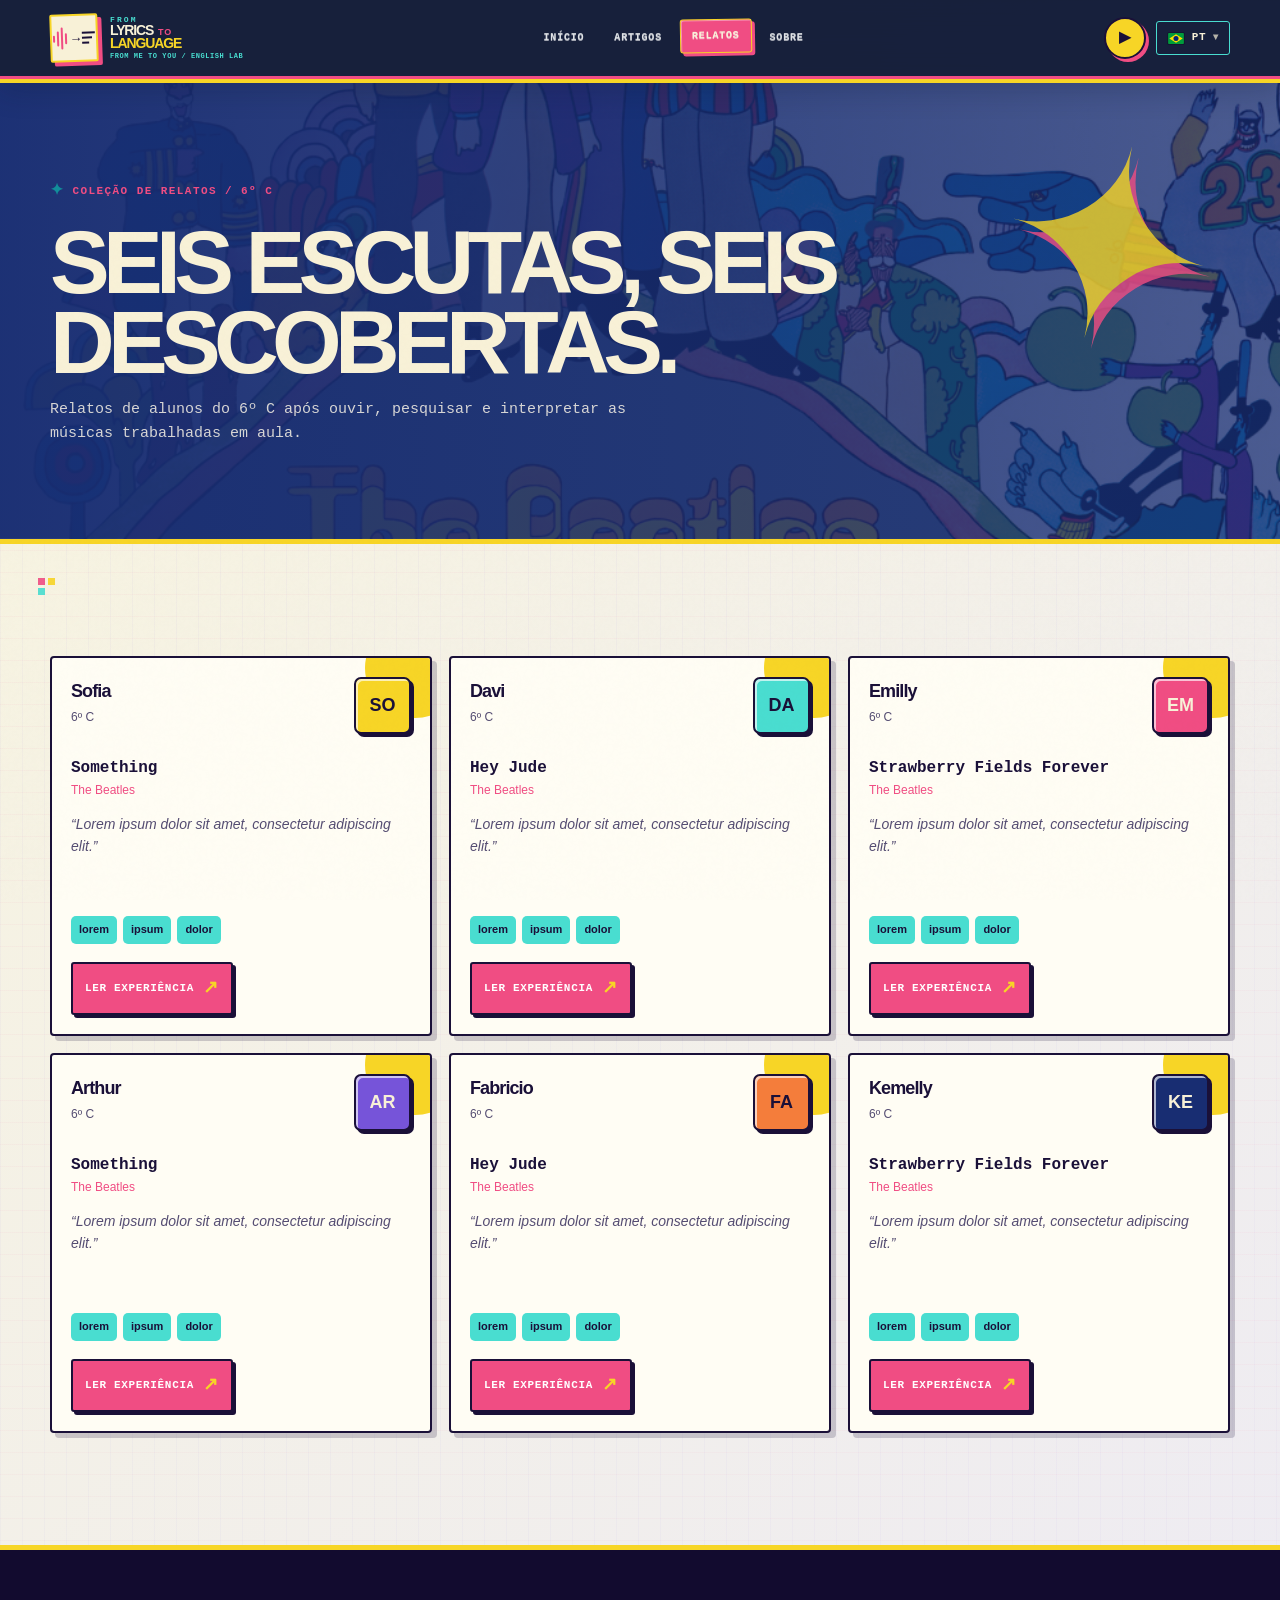
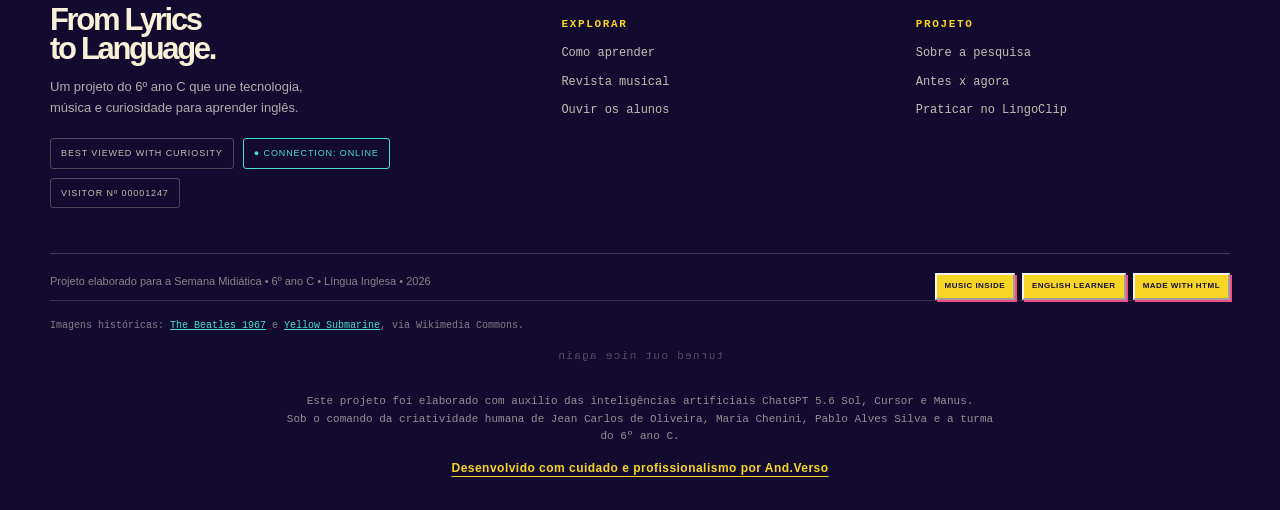
==== alunos.html @ 2f15fcb1 "Usa caminho absoluto nas imagens do hero-flip. Co-authored-by: Cursor <cursoragent@cursor.com>" ====
<!doctype html>
<html lang="pt-BR">
  <head>
    <meta charset="UTF-8" />
    <meta name="viewport" content="width=device-width, initial-scale=1.0" />
    <meta name="description" content="Relatos dos alunos do 6º C sobre as músicas trabalhadas em aula." />
    <title>Relatos dos alunos: Aprenda Inglês com sua Banda Favorita</title>
    <link rel="stylesheet" href="./css/styles.css?v=20260919i" />
  </head>
  <body data-page="alunos">
    <a class="skip-link" href="#main-content">Pular para o conteúdo</a>
    <div id="site-header"></div>
    <main id="main-content"></main>
    <div id="site-footer"></div>
    <script src="./data/i18n.js?v=20260919d" defer></script>
    <script src="./data/articles.js" defer></script>
    <script src="./data/students.js" defer></script>
    <script src="./js/audio-player.js?v=20260919i" defer></script>
    <script src="./js/app.js?v=20260919i" defer></script>
  </body>
</html>
---- css/styles.css ----
﻿
:root {
  --ink: #101936;
  --ink-soft: #3e4c6d;
  --paper: #edf0f2;
  --paper-2: #f9fafb;
  --yellow: #ffd21a;
  --yellow-deep: #e7a400;
  --aqua: #58e0d1;
  --aqua-deep: #16aaa5;
  --pink: #ef3d75;
  --violet: #8f50c7;
  --orange: #f08342;
  --blue: #164d94;
  --line: rgba(18,37,79,.18);
  --shadow: 7px 7px 0 rgba(16,25,54,.9);
  --soft-shadow: 4px 4px 0 rgba(16,25,54,.22);
  --radius: 9px;
  --ease: cubic-bezier(.23,1,.32,1);
}

* { box-sizing: border-box; }
html { scroll-behavior: smooth; }
body { margin: 0; background: var(--paper); color: var(--ink); font-family: 'DM Sans', sans-serif; line-height: 1.6; overflow-x: hidden; }
body::before { content: ''; position: fixed; inset: 0; pointer-events: none; z-index: 20; opacity: .1; background-image: url("data:image/svg+xml,%3Csvg viewBox='0 0 180 180' xmlns='http://www.w3.org/2000/svg'%3E%3Cfilter id='n'%3E%3CfeTurbulence type='fractalNoise' baseFrequency='.86' numOctaves='4' stitchTiles='stitch'/%3E%3C/filter%3E%3Crect width='100%25' height='100%25' filter='url(%23n)' opacity='.12'/%3E%3C/svg%3E"); mix-blend-mode: multiply; }
img { max-width: 100%; display: block; }
a { color: inherit; text-decoration: none; }
button, input { font: inherit; }
button { border: 0; }
::selection { background: var(--pink); color: var(--paper); }
:focus-visible { outline: 3px solid var(--pink); outline-offset: 3px; }
.sr-only { position: absolute; width: 1px; height: 1px; padding: 0; margin: -1px; overflow: hidden; clip: rect(0, 0, 0, 0); white-space: nowrap; border: 0; }
.skip-link { position: fixed; top: 10px; left: 10px; z-index: 100; background: var(--yellow); color: var(--ink); padding: 9px 13px; border-radius: 7px; transform: translateY(-150%); transition: transform .2s var(--ease); font-weight: 700; }
.skip-link:focus { transform: translateY(0); }

.site-header { position: fixed; top: 0; left: 0; right: 0; z-index: 40; display: flex; flex-direction: column; background: rgba(255,248,223,.94); border-bottom: 1px solid var(--line); backdrop-filter: blur(18px); }
.nav-tools { display: flex; align-items: center; gap: 10px; }
.nav-wrap { max-width: 1240px; margin: 0 auto; padding: 14px 28px; display: flex; align-items: center; justify-content: space-between; gap: 22px; position: relative; }
.lang-switch { position: relative; }
.lang-switch-btn {
  display: inline-flex;
  align-items: center;
  gap: 7px;
  padding: 7px 10px;
  border: 1px solid var(--ink);
  border-radius: 6px;
  background: rgba(255,255,255,.75);
  color: var(--ink);
  font-family: 'Courier New', monospace;
  font-size: 11px;
  font-weight: 800;
  letter-spacing: .06em;
  cursor: pointer;
}
.lang-switch-btn:hover { background: var(--yellow); }
.lang-flag { width: 18px; height: 13px; display: block; border: 1px solid rgba(0,0,0,.2); border-radius: 2px; flex-shrink: 0; }
.lang-caret { font-size: 10px; opacity: .7; }
.lang-menu {
  position: absolute;
  top: calc(100% + 6px);
  right: 0;
  min-width: 132px;
  margin: 0;
  padding: 6px;
  list-style: none;
  border: 2px solid var(--ink);
  border-radius: 6px;
  background: var(--paper);
  box-shadow: 4px 4px 0 var(--pink);
  z-index: 50;
}
.lang-menu button {
  width: 100%;
  display: flex;
  align-items: center;
  gap: 8px;
  padding: 8px 10px;
  border: 0;
  border-radius: 4px;
  background: transparent;
  color: var(--ink);
  font-family: 'Courier New', monospace;
  font-size: 11px;
  font-weight: 800;
  cursor: pointer;
  text-align: left;
}
.lang-menu button:hover { background: var(--ink); color: var(--yellow); }
body { padding-top: 86px; }
.brand { display: inline-flex; align-items: center; gap: 11px; font-family: 'Space Grotesk', sans-serif; font-weight: 700; letter-spacing: -.04em; }
.brand-mark { width: 38px; height: 38px; display: grid; place-items: center; border-radius: 50% 45% 48% 52%; background: var(--yellow); border: 2px solid var(--ink); color: var(--ink); box-shadow: 4px 4px 0 var(--ink); transform: rotate(-7deg); font-size: 20px; }
.brand-text { font-size: 15px; line-height: 1.05; max-width: 145px; }
.brand-text small { display: block; font-size: 9px; letter-spacing: .16em; text-transform: uppercase; color: var(--pink); margin-top: 4px; }
.main-nav { display: flex; align-items: center; gap: 4px; margin-left: auto; }
.main-nav a { padding: 8px 10px; border-radius: 9px; font-family: 'Space Grotesk', sans-serif; font-weight: 600; font-size: 12px; letter-spacing: .02em; transition: background .2s var(--ease), color .2s var(--ease), transform .2s var(--ease); }
.main-nav a:hover, .main-nav a[aria-current='page'] { background: var(--ink); color: var(--yellow); transform: translateY(-2px); }
.nav-toggle { display: none; background: var(--ink); color: var(--yellow); border-radius: 9px; padding: 9px 12px; font-weight: 700; }

.container { width: min(1140px, calc(100% - 48px)); margin: 0 auto; }
.section { padding: 106px 0; position: relative; }
.section-tight { padding: 70px 0; }
.eyebrow { display: inline-flex; align-items: center; gap: 8px; font-family: 'Space Grotesk', sans-serif; color: var(--pink); font-weight: 700; letter-spacing: .17em; font-size: 11px; text-transform: uppercase; }
.eyebrow::before { content: '✦'; color: var(--yellow-deep); font-size: 16px; }
.section-heading { max-width: 740px; margin-bottom: 35px; }
.section-heading h2 { margin: 11px 0 12px; font-family: 'Space Grotesk', sans-serif; font-size: clamp(2.3rem, 5vw, 4.6rem); line-height: .94; letter-spacing: -.07em; text-wrap: balance; }
.section-heading p { color: var(--ink-soft); font-size: 17px; max-width: 610px; }
.display { font-family: 'Space Grotesk', sans-serif; letter-spacing: -.08em; line-height: .9; }
.button { display: inline-flex; justify-content: center; align-items: center; gap: 9px; min-height: 46px; padding: 12px 18px; border-radius: 10px; background: var(--ink); color: var(--yellow); font-family: 'Space Grotesk', sans-serif; font-weight: 700; font-size: 12px; letter-spacing: .06em; text-transform: uppercase; box-shadow: 4px 4px 0 var(--pink); transition: transform .18s var(--ease), box-shadow .18s var(--ease), background .18s var(--ease); }
.button:hover { transform: translate(-2px,-2px); box-shadow: 7px 7px 0 var(--pink); background: #1b3570; }
.button:active { transform: scale(.97); box-shadow: 2px 2px 0 var(--pink); }
.button.alt { background: var(--yellow); color: var(--ink); box-shadow: 4px 4px 0 var(--ink); }
.button.alt:hover { background: #ffdf61; box-shadow: 7px 7px 0 var(--ink); }
.button.ghost { background: transparent; color: var(--ink); border: 1px solid var(--line); box-shadow: none; }
.button.ghost:hover { background: var(--paper-2); box-shadow: 4px 4px 0 var(--aqua); }
.tag { display: inline-block; border: 1px solid currentColor; border-radius: 30px; padding: 4px 9px; font-family: 'Space Grotesk', sans-serif; font-size: 10px; line-height: 1; letter-spacing: .12em; font-weight: 700; text-transform: uppercase; }
.link-arrow { display: inline-flex; align-items: center; gap: 9px; color: var(--pink); font-family: 'Space Grotesk', sans-serif; font-weight: 700; font-size: 12px; letter-spacing: .08em; text-transform: uppercase; }
.link-arrow::after { content: '↗'; font-size: 18px; transition: transform .2s var(--ease); }
.link-arrow:hover::after { transform: translate(3px,-3px); }

.hero { min-height: 730px; overflow: hidden; background: var(--blue); color: var(--paper); position: relative; isolation: isolate; }
.hero::before { content: ''; position: absolute; inset: 0; background-image: linear-gradient(90deg, rgba(13,31,73,.94) 0%, rgba(20,55,142,.74) 39%, rgba(52,90,221,.16) 75%), url('../assets/poster.jpeg'); background-size: cover; background-position: center; z-index: -2; }
.hero::after { content: ''; position: absolute; width: 500px; height: 500px; right: -170px; top: -170px; border: 1px solid rgba(255,213,47,.35); border-radius: 50%; box-shadow: 0 0 0 35px rgba(255,213,47,.08), 0 0 0 72px rgba(255,213,47,.05); z-index: -1; }
.hero-content { min-height: 730px; display: grid; align-items: center; grid-template-columns: minmax(0, .95fr) minmax(280px, .65fr); gap: 46px; padding-top: 55px; }
.hero-copy { max-width: 620px; }
.hero .eyebrow { color: var(--yellow); }
.hero h1 { margin: 15px 0 20px; font-size: clamp(3.5rem, 7.3vw, 7.3rem); max-width: 800px; }
.hero h1 em { color: var(--yellow); font-style: normal; display: block; }
.hero-lede { font-size: clamp(1.05rem, 2vw, 1.35rem); max-width: 500px; color: rgba(255,248,223,.89); margin: 0 0 12px; }
.hero-chunk { font-size: 14px; color: rgba(255,248,223,.75); }
.hero-actions { display: flex; flex-wrap: wrap; align-items: center; gap: 20px; margin-top: 30px; }
.hero .button { background: var(--yellow); color: var(--ink); box-shadow: 4px 4px 0 var(--pink); }
.hero .button:hover { background: #ffe274; box-shadow: 7px 7px 0 var(--pink); }
.hero-annotation { display: flex; gap: 13px; align-items: center; margin-top: 26px; color: rgba(255,248,223,.7); font-size: 11px; letter-spacing: .08em; text-transform: uppercase; }
.pulse-dot { width: 9px; height: 9px; background: var(--aqua); border-radius: 50%; box-shadow: 0 0 0 5px rgba(68,226,207,.18); }
.hero-side { display: flex; justify-content: center; }
.dive-card { width: min(330px, 100%); padding: 18px; border: 1px solid rgba(255,248,223,.24); border-radius: 22px; background: rgba(13,31,73,.42); box-shadow: 0 20px 60px rgba(2,12,45,.28); backdrop-filter: blur(12px); transform: rotate(4deg); }
.dive-card:hover { transform: rotate(1deg) translateY(-5px); transition: transform .35s var(--ease); }
.dive-card-top { display: flex; justify-content: space-between; align-items: center; margin-bottom: 15px; color: var(--yellow); font-family: 'Space Grotesk', sans-serif; font-size: 11px; font-weight: 700; letter-spacing: .14em; }
.dive-screen { padding: 22px 17px 17px; border-radius: 12px; background: #091a3d; border: 1px solid rgba(68,226,207,.35); }
.dive-screen strong { display: block; font-family: 'Space Grotesk', sans-serif; font-size: 26px; line-height: 1; color: var(--paper); letter-spacing: -.06em; }
.dive-screen span { display: block; margin-top: 5px; color: var(--aqua); font-size: 11px; }
.fake-wave { height: 45px; margin: 25px 0 14px; background: repeating-linear-gradient(90deg, transparent 0 5px, var(--aqua) 6px 8px, transparent 9px 15px); clip-path: polygon(0 48%, 7% 50%, 10% 18%, 14% 75%, 19% 44%, 24% 88%, 28% 34%, 33% 64%, 39% 12%, 45% 72%, 52% 37%, 58% 93%, 65% 23%, 70% 57%, 78% 38%, 84% 83%, 90% 22%, 96% 62%, 100% 38%, 100% 100%, 0 100%); opacity: .86; }
.player-time { display: flex; justify-content: space-between; color: rgba(255,248,223,.65); font-size: 10px; }
.progress-line { width: 100%; height: 5px; margin: 8px 0; background: rgba(255,248,223,.2); border-radius: 5px; overflow: hidden; }
.progress-line i { display: block; width: 38%; height: 100%; background: var(--yellow); }
.card-link { cursor: pointer; }

.marquee { padding: 10px 0; overflow: hidden; background: var(--yellow); color: var(--ink); border-block: 2px solid var(--ink); white-space: nowrap; font-family: 'Space Grotesk', sans-serif; font-size: 11px; font-weight: 700; letter-spacing: .17em; text-transform: uppercase; }
.marquee span { display: inline-block; animation: ticker 22s linear infinite; }
@keyframes ticker { to { transform: translateX(-50%); } }

.project-grid { display: grid; grid-template-columns: 1.1fr .9fr; gap: 24px; align-items: stretch; }
.project-copy { padding: 35px; border-radius: var(--radius); background: var(--ink); color: var(--paper); position: relative; overflow: hidden; }
.project-copy::after { content: '✦'; position: absolute; right: 28px; bottom: -30px; color: var(--pink); font-size: 170px; opacity: .6; transform: rotate(15deg); }
.project-copy p { position: relative; z-index: 1; max-width: 560px; color: rgba(255,248,223,.8); font-size: 17px; }
.project-copy .eyebrow { color: var(--aqua); }
.project-copy h2 { position: relative; z-index: 1; font-size: clamp(2.3rem, 4.2vw, 4.5rem); margin: 15px 0; }
.stat-board { display: grid; grid-template-columns: repeat(2, 1fr); gap: 12px; }
.stat { min-height: 160px; padding: 22px; border: 1px solid var(--line); border-radius: var(--radius); background: var(--paper-2); display: flex; flex-direction: column; justify-content: space-between; gap: 14px; box-shadow: var(--soft-shadow); }
.stat:nth-child(1) { background: var(--yellow); transform: rotate(-2deg); }
.stat:nth-child(2) { background: var(--aqua); transform: rotate(2deg); }
.stat:nth-child(3) { background: var(--pink); color: var(--paper); transform: rotate(1deg); }
.stat:nth-child(4) { background: var(--violet); color: var(--paper); transform: rotate(-2deg); }
.stat span { font-family: 'Space Grotesk', sans-serif; font-size: 15px; font-weight: 700; letter-spacing: .08em; text-transform: uppercase; }
.stat small { display: block; color: inherit; opacity: .9; font-size: 16px; line-height: 1.35; font-family: 'DM Sans', sans-serif; font-weight: 500; letter-spacing: 0; text-transform: none; }

.dark-section { background: var(--ink); color: var(--paper); }
.dark-section .section-heading p { color: rgba(255,248,223,.72); }
.steps { display: grid; grid-template-columns: repeat(7, 1fr); gap: 10px; }
.step { min-height: 196px; padding: 17px; border-top: 2px solid var(--yellow); background: rgba(255,255,255,.06); transition: transform .24s var(--ease), background .24s var(--ease); }
.step:hover { transform: translateY(-8px); background: rgba(68,226,207,.13); }
.step:nth-child(even) { border-color: var(--pink); }
.step-number { color: var(--yellow); font-family: 'Space Grotesk', sans-serif; font-weight: 700; font-size: 12px; }
.step:nth-child(even) .step-number { color: var(--pink); }
.step h3 { margin: 41px 0 0; font-family: 'Space Grotesk', sans-serif; font-size: 20px; line-height: 1; letter-spacing: -.05em; }
.step p { color: rgba(255,248,223,.6); font-size: 13px; }

.student-grid { display: grid; grid-template-columns: repeat(3, 1fr); gap: 17px; }
.student-card { padding: 19px; border: 1px solid var(--line); border-radius: var(--radius); background: var(--paper-2); box-shadow: var(--soft-shadow); display: flex; flex-direction: column; min-height: 380px; transition: transform .24s var(--ease), box-shadow .24s var(--ease); }
.student-card:hover { transform: translateY(-7px) rotate(-.4deg); box-shadow: var(--shadow); }
.student-top { display: flex; align-items: flex-start; justify-content: space-between; gap: 13px; }
.avatar { width: 57px; height: 57px; display: grid; place-items: center; border-radius: 45% 55% 52% 48%; border: 2px solid var(--ink); font-family: 'Space Grotesk', sans-serif; font-size: 18px; font-weight: 700; flex: 0 0 auto; }
.avatar.yellow { background: var(--yellow); }.avatar.aqua { background: var(--aqua); }.avatar.pink { background: var(--pink); color: var(--paper); }.avatar.violet { background: var(--violet); color: var(--paper); }.avatar.orange { background: var(--orange); }.avatar.blue { background: var(--blue); color: var(--paper); }
.student-top h3 { margin: 0; font-family: 'Space Grotesk', sans-serif; font-size: 18px; letter-spacing: -.05em; }
.student-top p { color: var(--ink-soft); margin: 2px 0 0; font-size: 12px; }
.student-song { margin: 22px 0 12px; font-family: 'Space Grotesk', sans-serif; font-weight: 700; font-size: 16px; }
.student-song span { display: block; font-family: 'DM Sans', sans-serif; color: var(--pink); font-size: 12px; font-weight: 500; }
.student-quote { margin: 0 0 17px; color: var(--ink-soft); font-size: 14px; font-style: italic; }
.word-list { display: flex; flex-wrap: wrap; gap: 6px; margin-top: auto; margin-bottom: 18px; }
.word-list span { padding: 5px 8px; border-radius: 5px; background: var(--aqua); font-family: 'Space Grotesk', sans-serif; font-size: 11px; font-weight: 700; }
.student-card .link-arrow { font-size: 10px; }

.timeline-wrap { overflow-x: auto; padding-bottom: 12px; }
.timeline { min-width: 900px; display: grid; grid-template-columns: repeat(6, 1fr); gap: 14px; position: relative; padding-top: 30px; }
.timeline::before { content: ''; position: absolute; left: 1%; right: 1%; top: 43px; height: 4px; background: var(--pink); border-radius: 5px; }
.timeline-item { position: relative; z-index: 1; }
.timeline-dot { width: 27px; height: 27px; margin: 0 auto 24px; background: var(--yellow); border: 3px solid var(--ink); border-radius: 50%; transition: transform .22s var(--ease), background .22s var(--ease); }
.timeline-item:hover .timeline-dot, .timeline-item.active .timeline-dot { background: var(--aqua); transform: scale(1.3); }
.timeline-card { padding: 20px; min-height: 245px; border: 1px solid var(--line); border-radius: 15px; background: var(--paper-2); box-shadow: var(--soft-shadow); transition: transform .2s var(--ease); }
.timeline-item:hover .timeline-card, .timeline-item.active .timeline-card { transform: translateY(-5px); }
.timeline-card strong { font-family: 'Space Grotesk', sans-serif; font-size: 24px; letter-spacing: -.06em; }
.timeline-card h3 { margin: 11px 0 10px; font-family: 'Space Grotesk', sans-serif; font-size: 17px; line-height: 1.1; }
.timeline-card p { color: var(--ink-soft); font-size: 13px; margin: 0; }
.timeline-note { margin: 26px auto 0; padding: 20px; max-width: 720px; border: 2px solid var(--ink); border-radius: 11px; background: var(--yellow); text-align: center; font-family: 'Space Grotesk', sans-serif; font-size: clamp(1.2rem, 2.4vw, 1.8rem); line-height: 1.15; letter-spacing: -.05em; box-shadow: 6px 6px 0 var(--pink); }

.history-grid { display: grid; grid-template-columns: .95fr 1.05fr; gap: 40px; align-items: center; }
.history-visual { border-radius: var(--radius); overflow: hidden; border: 7px solid var(--yellow); box-shadow: 9px 9px 0 var(--ink); transform: rotate(-2deg); }
.history-visual img { aspect-ratio: 3 / 2; width: 100%; object-fit: cover; }
.history-copy h2 { font-size: clamp(2.4rem, 5vw, 5rem); margin: 13px 0; }
.history-copy p { color: var(--ink-soft); max-width: 560px; }
.history-facts { display: flex; flex-wrap: wrap; gap: 8px; margin-top: 25px; }
.history-facts span { padding: 8px 10px; background: var(--aqua); border-radius: 6px; font-family: 'Space Grotesk', sans-serif; font-size: 11px; font-weight: 700; }

.guide-banner { background: var(--pink); color: var(--paper); padding: 52px 0; }
.guide-flex { display: flex; justify-content: space-between; gap: 35px; align-items: end; }
.guide-flex h2 { margin: 10px 0 0; max-width: 680px; font-size: clamp(2.7rem, 6vw, 6rem); }
.guide-flex .button { background: var(--paper); color: var(--ink); box-shadow: 4px 4px 0 var(--ink); flex: 0 0 auto; }

.article-grid { display: grid; grid-template-columns: repeat(4, 1fr); gap: 16px; }
.article-card { padding: 0; overflow: hidden; min-height: 260px; border-radius: 17px; background: var(--paper-2); border: 1px solid var(--line); box-shadow: var(--soft-shadow); display: flex; flex-direction: column; transition: transform .22s var(--ease), background .22s var(--ease); }
.article-card:hover { transform: translateY(-7px); background: var(--yellow); }
.article-cover { aspect-ratio: 16 / 10; overflow: hidden; border-bottom: 2px solid var(--ink); background: #120b2f; display: grid; place-items: center; }
.article-cover img { width: 100%; height: 100%; object-fit: contain; object-position: center; display: block; transition: transform .35s var(--ease); }
.article-card:hover .article-cover img { transform: scale(1.02); }
.article-card-body { padding: 18px; display: flex; flex-direction: column; flex: 1; }
.article-card .tag { align-self: flex-start; margin-bottom: 14px; }
.article-card h3 { margin: 0 0 10px; font-family: 'Space Grotesk', sans-serif; font-size: 21px; line-height: .98; letter-spacing: -.05em; }
.article-card p { color: var(--ink-soft); font-size: 13px; margin: 0; }
.article-card .link-arrow { margin-top: auto; padding-top: 22px; font-size: 10px; }
.article-cover-full { margin: 0 0 28px; border: 2px solid var(--ink); border-radius: 8px; overflow: hidden; box-shadow: 8px 8px 0 var(--pink); background: #120b2f; display: grid; place-items: center; }
.article-cover-full img { width: 100%; max-height: 480px; object-fit: contain; object-position: center; display: block; background: #120b2f; }
.article-cover-full figcaption { padding: 10px 12px; background: #fff8e1; color: var(--ink-soft); font-family: 'Courier New', monospace; font-size: 11px; border-top: 2px solid var(--ink); }

.challenge { background: var(--aqua); }
.challenge-box { display: grid; grid-template-columns: .9fr 1.1fr; gap: 45px; align-items: center; }
.challenge h2 { font-size: clamp(2.8rem, 6vw, 6rem); margin: 13px 0; }
.challenge p { max-width: 430px; color: var(--ink-soft); }
.challenge-form { padding: 28px; background: var(--paper-2); border: 2px solid var(--ink); border-radius: var(--radius); box-shadow: 8px 8px 0 var(--ink); }
.field { display: grid; gap: 7px; margin-bottom: 14px; }
.field label { font-family: 'Space Grotesk', sans-serif; font-size: 11px; font-weight: 700; text-transform: uppercase; letter-spacing: .1em; }
.field input { width: 100%; border: 1px solid var(--line); background: white; padding: 12px 13px; border-radius: 8px; color: var(--ink); }
.field input::placeholder { color: #8090ae; }
.form-result { margin-top: 16px; padding: 16px; border-radius: 9px; background: var(--yellow); font-weight: 700; }
.form-result ol { margin: 8px 0 0 18px; padding: 0; font-weight: 500; font-size: 13px; }

.page-hero { padding: 90px 0 72px; background: var(--blue); color: var(--paper); position: relative; overflow: hidden; }
.page-hero::after { content: '✦'; position: absolute; right: 5%; top: -40px; color: var(--yellow); opacity: .8; font-size: 260px; transform: rotate(14deg); }
.page-hero h1 { font-size: clamp(3rem, 7vw, 7rem); max-width: 930px; margin: 17px 0 0; }
.page-hero p { max-width: 620px; color: rgba(255,248,223,.78); font-size: 17px; }
.guide-layout { display: grid; grid-template-columns: .8fr 1.2fr; gap: 50px; align-items: start; }
.guide-sticky { position: sticky; top: 104px; }
.guide-sticky h2 { font-size: clamp(2rem, 4vw, 4rem); margin: 14px 0; }
.guide-sticky p { color: var(--ink-soft); }
.sticker { display: inline-block; padding: 11px 14px; background: var(--yellow); border: 2px solid var(--ink); border-radius: 8px; box-shadow: 4px 4px 0 var(--pink); font-family: 'Space Grotesk', sans-serif; font-weight: 700; font-size: 12px; transform: rotate(-3deg); }
.guide-steps { display: grid; gap: 13px; }
.guide-step { display: grid; grid-template-columns: 80px 1fr; gap: 20px; padding: 26px; background: var(--paper-2); border: 1px solid var(--line); border-radius: 17px; box-shadow: var(--soft-shadow); }
.guide-step:hover { background: var(--yellow); }
.guide-step-number { font-family: 'Space Grotesk', sans-serif; font-size: 37px; font-weight: 700; color: var(--pink); line-height: 1; }
.guide-step h3 { margin: 0 0 6px; font-family: 'Space Grotesk', sans-serif; font-size: 22px; letter-spacing: -.05em; }
.guide-step p { margin: 0; color: var(--ink-soft); }
.tool-grid { display: grid; grid-template-columns: repeat(5, 1fr); gap: 10px; }
.tool { padding: 16px 11px; border-radius: 11px; background: var(--ink); color: var(--paper); text-align: center; font-family: 'Space Grotesk', sans-serif; font-size: 12px; font-weight: 700; }
.tool:nth-child(2n) { background: var(--pink); }.tool:nth-child(3n) { background: var(--violet); }
.ai-box { margin-top: 55px; padding: 28px; background: var(--ink); color: var(--paper); border-radius: var(--radius); }
.ai-box h2 { margin: 10px 0 20px; font-family: 'Space Grotesk', sans-serif; font-size: clamp(2rem, 4vw, 4rem); letter-spacing: -.07em; }
.ai-cta { margin-top: 36px; background: transparent; color: var(--paper); }
.ai-cta .eyebrow { color: var(--aqua); }
.ai-cta h2 { margin: 10px 0 18px; max-width: 18ch; }
.ai-cta > p { max-width: 650px; margin: 0 0 22px; color: rgba(255,248,223,.74); font-size: 17px; line-height: 1.55; }
.ai-compare { display: grid; grid-template-columns: 1fr 1fr; gap: 13px; }
.ai-compare article { padding: 19px; border-radius: 12px; background: rgba(255,255,255,.07); }
.ai-box .ai-compare article:first-child { border: 1px solid var(--pink); }
.ai-box .ai-compare article:last-child { border: 1px solid var(--aqua); }
.ai-cta .ai-compare article { background: transparent; }
.ai-cta .ai-compare article:first-child { border: 1px solid var(--pink); }
.ai-cta .ai-compare article:last-child { border: 1px solid var(--aqua); }
.ai-cta .ai-compare article:first-child h3 { color: var(--pink); }
.ai-cta .ai-compare article:last-child h3 { color: var(--aqua); }
.ai-compare h3 { margin: 0 0 11px; font-family: 'Space Grotesk', sans-serif; font-size: 13px; letter-spacing: .11em; text-transform: uppercase; }
.ai-compare p { margin: 0; color: rgba(255,248,223,.83); font-size: 15px; }
.ai-cta .ai-compare p { color: rgba(255,248,223,.83); }

.catalog-toolbar { display: flex; flex-wrap: wrap; gap: 12px; justify-content: space-between; align-items: center; margin-bottom: 28px; }
.search-box { display: flex; align-items: center; gap: 10px; min-width: min(100%, 320px); padding: 10px 13px; border: 1px solid var(--line); border-radius: 9px; background: var(--paper-2); }
.search-box span { color: var(--pink); font-size: 18px; }.search-box input { min-width: 0; width: 100%; border: 0; outline: 0; background: transparent; color: var(--ink); }
.filter-list { display: flex; flex-wrap: wrap; gap: 6px; }.filter-button { padding: 9px 11px; border: 1px solid var(--line); border-radius: 8px; background: transparent; color: var(--ink); font-family: 'Space Grotesk', sans-serif; font-size: 10px; font-weight: 700; letter-spacing: .08em; }.filter-button.active, .filter-button:hover { background: var(--ink); color: var(--yellow); }
.catalog-grid { display: grid; grid-template-columns: repeat(3, 1fr); gap: 17px; }
.catalog-card { min-height: 0; }.catalog-card .tag { margin-bottom: 14px; }.catalog-card .readtime { margin-top: 17px; color: #6d7890; font-size: 12px; }
.empty-state { padding: 44px; text-align: center; border: 1px dashed var(--line); border-radius: var(--radius); color: var(--ink-soft); }

.article-layout { display: grid; grid-template-columns: minmax(0, 1fr) 260px; gap: 60px; align-items: start; }
.article-content { max-width: 750px; }
.article-content h1 { margin: 12px 0 18px; font-family: 'Space Grotesk', sans-serif; font-size: clamp(2.8rem, 6vw, 6.5rem); letter-spacing: -.08em; line-height: .88; }
.article-dek { color: var(--ink-soft); font-size: 19px; margin-bottom: 33px; }
.article-content p { color: #33456d; font-size: 17px; line-height: 1.75; }
.article-content blockquote { margin: 35px 0; padding: 22px 24px; border-left: 7px solid var(--pink); background: var(--yellow); font-family: 'Space Grotesk', sans-serif; font-size: 24px; line-height: 1.15; letter-spacing: -.04em; }
.takeaway { position: sticky; top: 105px; padding: 20px; background: var(--ink); color: var(--paper); border-radius: 16px; box-shadow: 6px 6px 0 var(--aqua); }.takeaway h2 { margin: 0 0 14px; font-family: 'Space Grotesk', sans-serif; font-size: 18px; }.takeaway ul { padding-left: 18px; margin: 0; color: rgba(255,248,223,.8); font-size: 13px; }
.article-back { display: inline-flex; margin-bottom: 24px; color: var(--pink); font-family: 'Space Grotesk', sans-serif; font-size: 12px; font-weight: 700; text-transform: uppercase; letter-spacing: .1em; }
.article-back::before { content: '←'; margin-right: 8px; font-size: 17px; }
.lang-psychedelic {
  margin-top: 22px;
  display: inline-flex;
  align-items: center;
  gap: 8px;
  min-height: 44px;
  padding: 10px 16px;
  border: 3px solid transparent;
  border-radius: 999px;
  color: #120b2f;
  font-family: 'Courier New', monospace;
  font-size: 12px;
  font-weight: 900;
  letter-spacing: .08em;
  text-transform: uppercase;
  cursor: pointer;
  background:
    linear-gradient(#fff4c2, #fff4c2) padding-box,
    linear-gradient(120deg, #ff004c, #ffd21a, #49ddd0, #7654d9, #f04d83, #ff004c) border-box;
  box-shadow: 5px 5px 0 rgba(18,11,47,.55), 0 0 18px rgba(255,210,26,.45);
  animation: psychedelic-pulse 2.2s ease-in-out infinite;
  transition: transform .18s var(--ease), box-shadow .18s var(--ease);
}
.lang-psychedelic:hover,
.lang-psychedelic:focus-visible {
  transform: translate(-2px, -2px) rotate(-1deg);
  box-shadow: 8px 8px 0 rgba(18,11,47,.55), 0 0 28px rgba(240,77,131,.55);
  outline: none;
}
.lang-psychedelic[aria-pressed='true'] {
  color: #fff8e1;
  background:
    linear-gradient(#1a1038, #1a1038) padding-box,
    linear-gradient(120deg, #49ddd0, #ffd21a, #f04d83, #7654d9, #49ddd0) border-box;
}
@keyframes psychedelic-pulse {
  0%, 100% { filter: hue-rotate(0deg) brightness(1); }
  50% { filter: hue-rotate(28deg) brightness(1.08); }
}
.article-refs {
  margin-top: 42px;
  padding: 22px;
  border: 2px solid var(--ink);
  border-radius: 8px;
  background: #fffdf4;
  box-shadow: 6px 6px 0 var(--aqua);
}
.article-refs h2 {
  margin: 0 0 14px;
  font-family: 'Space Grotesk', sans-serif;
  font-size: 18px;
  letter-spacing: -.03em;
}
.article-refs ol {
  margin: 0;
  padding-left: 18px;
  display: grid;
  gap: 10px;
}
.article-refs li {
  color: var(--ink-soft);
  font-family: 'Courier New', monospace;
  font-size: 12px;
  line-height: 1.45;
  overflow-wrap: anywhere;
}

.profile-grid { display: grid; grid-template-columns: repeat(3, 1fr); gap: 17px; }
.profile-card { position: relative; overflow: hidden; }.profile-card::before { content: ''; position: absolute; width: 100px; height: 100px; right: -35px; top: -40px; border-radius: 50%; background: var(--yellow); }.profile-card .student-top, .profile-card .student-song, .profile-card .student-quote, .profile-card .word-list, .profile-card .link-arrow { position: relative; z-index: 1; }.profile-card .student-quote { min-height: 67px; }
.profile-page { display: grid; grid-template-columns: 240px minmax(0, 1fr); gap: 40px; align-items: start; }.profile-hero-card { padding: 22px; background: var(--yellow); border: 2px solid var(--ink); border-radius: 18px; box-shadow: 6px 6px 0 var(--pink); transform: rotate(-2deg); }.profile-hero-card .avatar { width: 94px; height: 94px; font-size: 30px; margin-bottom: 18px; }.profile-hero-card h2 { margin: 0; font-family: 'Space Grotesk', sans-serif; font-size: 26px; letter-spacing: -.07em; }.profile-hero-card p { margin: 4px 0 0; color: var(--ink-soft); font-size: 13px; }.profile-copy h1 { margin: 0 0 8px; font-family: 'Space Grotesk', sans-serif; font-size: clamp(2.7rem, 6vw, 6rem); letter-spacing: -.08em; line-height: .9; }.profile-copy .songline { color: var(--pink); font-family: 'Space Grotesk', sans-serif; font-weight: 700; }.profile-quote { margin: 35px 0; padding: 21px; background: var(--aqua); border-radius: 14px; font-family: 'Space Grotesk', sans-serif; font-size: 23px; line-height: 1.1; letter-spacing: -.04em; }.profile-columns { display: grid; grid-template-columns: 1fr 1fr; gap: 15px; }.profile-note { padding: 19px; border: 1px solid var(--line); border-radius: 13px; background: var(--paper-2); }.profile-note h3 { margin: 0 0 8px; font-family: 'Space Grotesk', sans-serif; font-size: 13px; text-transform: uppercase; letter-spacing: .08em; }.profile-note p { margin: 0; color: var(--ink-soft); font-size: 14px; }

.about-grid { display: grid; grid-template-columns: 1fr 1fr; gap: 20px; }.about-card { padding: 28px; border-radius: var(--radius); background: var(--paper-2); border: 1px solid var(--line); }.about-card.dark { background: var(--ink); color: var(--paper); }.about-card h2 { margin-top: 0; font-family: 'Space Grotesk', sans-serif; font-size: 30px; letter-spacing: -.06em; }.about-card p { color: var(--ink-soft); }.about-card.dark p { color: rgba(255,248,223,.76); }.principles { display: grid; grid-template-columns: repeat(4, 1fr); gap: 10px; margin-top: 20px; }.principle { padding: 17px 12px; background: var(--pink); color: var(--paper); border-radius: 10px; font-family: 'Space Grotesk', sans-serif; font-size: 12px; font-weight: 700; }.principle:nth-child(2) { background: var(--yellow); color: var(--ink); }.principle:nth-child(3) { background: var(--aqua); color: var(--ink); }.principle:nth-child(4) { background: var(--violet); }

.site-footer { background: var(--ink); color: var(--paper); padding: 55px 0 24px; }
.footer-grid { display: grid; grid-template-columns: 1.2fr .8fr .8fr; gap: 40px; padding-bottom: 45px; }
.footer-title { font-family: 'Space Grotesk', sans-serif; font-size: 27px; line-height: .95; letter-spacing: -.07em; max-width: 260px; }.footer-copy { color: rgba(255,248,223,.64); font-size: 13px; max-width: 280px; }.footer-col h3 { color: var(--yellow); font-family: 'Space Grotesk', sans-serif; font-size: 11px; letter-spacing: .15em; text-transform: uppercase; }.footer-col a { display: block; width: fit-content; margin: 9px 0; color: rgba(255,248,223,.75); font-size: 13px; }.footer-col a:hover { color: var(--aqua); }.footer-status { display: flex; flex-wrap: wrap; gap: 9px; margin-top: 20px; }.status-chip { padding: 7px 10px; border: 1px solid rgba(255,248,223,.25); border-radius: 4px; color: rgba(255,248,223,.75); font-family: 'Space Grotesk', sans-serif; font-size: 9px; letter-spacing: .1em; }.status-chip.online { color: var(--aqua); border-color: var(--aqua); }.footer-bottom { display: flex; flex-wrap: wrap; justify-content: space-between; gap: 14px; padding-top: 19px; border-top: 1px solid rgba(255,248,223,.2); color: rgba(255,248,223,.5); font-size: 11px; }.retro-buttons { display: flex; gap: 7px; }.retro-button { padding: 5px 8px; background: var(--yellow); color: var(--ink); border: 1px solid var(--paper); font-family: 'Space Grotesk', sans-serif; font-size: 8px; font-weight: 700; letter-spacing: .06em; }

.sound-modal { position: fixed; inset: 0; z-index: 50; display: grid; place-items: center; padding: 20px; background: rgba(18,37,79,.75); backdrop-filter: blur(10px); }.sound-modal[hidden] { display: none; }.sound-panel { width: min(430px, 100%); padding: 30px; background: var(--paper); border: 3px solid var(--ink); border-radius: 17px; box-shadow: 8px 8px 0 var(--pink); }.sound-panel h2 { margin: 0 0 10px; font-family: 'Space Grotesk', sans-serif; font-size: 30px; letter-spacing: -.07em; }.sound-panel p { color: var(--ink-soft); }.sound-actions { display: flex; gap: 10px; flex-wrap: wrap; margin-top: 22px; }

.reveal { opacity: 0; transform: translateY(18px); transition: opacity .65s var(--ease), transform .65s var(--ease); }.reveal.visible { opacity: 1; transform: translateY(0); }

@media (max-width: 960px) {
  .main-nav { display: none; position: absolute; top: 84px; right: 20px; left: 20px; padding: 10px; border: 1px solid var(--line); border-radius: 12px; background: var(--paper); box-shadow: var(--shadow); flex-direction: column; align-items: stretch; }.main-nav.open { display: flex; }.main-nav a { padding: 12px; }.nav-toggle { display: block; }
  .hero-content { grid-template-columns: 1fr; padding-top: 70px; }.hero { min-height: 800px; }.hero-content { min-height: 800px; }.hero-side { justify-content: flex-start; }.dive-card { transform: rotate(2deg); }
  .steps { grid-template-columns: repeat(4, 1fr); }.article-grid { grid-template-columns: repeat(2, 1fr); }.student-grid, .profile-grid { grid-template-columns: repeat(2, 1fr); }.project-grid, .history-grid, .challenge-box { grid-template-columns: 1fr; }.guide-layout { grid-template-columns: 1fr; }.guide-sticky { position: static; }.guide-sticky p { max-width: 600px; }.article-layout { grid-template-columns: 1fr; gap: 30px; }.takeaway { position: static; max-width: 500px; }.profile-page { grid-template-columns: 1fr; }.profile-hero-card { max-width: 300px; }.about-grid { grid-template-columns: 1fr; }
}
@media (max-width: 620px) {
  .container { width: min(100% - 30px, 1140px); }.nav-wrap { padding: 12px 15px; }.brand-text { font-size: 13px; }.section { padding: 75px 0; }.hero { min-height: 760px; }.hero-content { min-height: 760px; padding-top: 52px; }.hero h1 { font-size: clamp(3.3rem, 16vw, 5.7rem); }.hero-copy .hero-actions { align-items: stretch; flex-direction: column; gap: 14px; }.hero-copy .hero-actions .button { width: 100%; }.hero-side { margin-top: 10px; }.dive-card { width: 100%; }.stat-board, .student-grid, .profile-grid, .article-grid, .catalog-grid, .footer-grid { grid-template-columns: 1fr; }.stat { min-height: 120px; }.steps { grid-template-columns: repeat(2, 1fr); }.step { min-height: 170px; }.step h3 { margin-top: 32px; }.guide-flex { display: block; }.guide-flex .button { margin-top: 25px; }.tool-grid { grid-template-columns: repeat(2, 1fr); }.ai-compare, .profile-columns { grid-template-columns: 1fr; }.page-hero { padding: 70px 0 55px; }.page-hero::after { right: -65px; top: 55px; font-size: 160px; opacity: .55; }.page-hero .container { position: relative; z-index: 1; }.page-hero h1 { font-size: clamp(3.2rem, 16vw, 5.5rem); }.guide-step { grid-template-columns: 55px 1fr; padding: 20px; gap: 12px; }.guide-step-number { font-size: 29px; }.history-visual { border-width: 4px; box-shadow: 5px 5px 0 var(--ink); }.challenge-form { padding: 20px; box-shadow: 5px 5px 0 var(--ink); }.footer-grid { gap: 25px; }.footer-bottom { display: block; }.retro-buttons { margin-top: 13px; }.article-content blockquote { font-size: 20px; }.article-content p { font-size: 16px; }.profile-quote { font-size: 20px; }
}
@media (prefers-reduced-motion: reduce) {
  *, *::before, *::after { scroll-behavior: auto !important; animation-duration: .01ms !important; animation-iteration-count: 1 !important; transition-duration: .01ms !important; }
  .reveal { opacity: 1; transform: none; }
}

/* Y2K / music portal treatment based on the supplied references */
body { background: repeating-linear-gradient(0deg, rgba(16,25,54,.025) 0 1px, transparent 1px 4px), linear-gradient(135deg, #dfe4e8, var(--paper)); }
.site-header { background: linear-gradient(#ffffff 0%, #d3d9df 48%, #aab4bf 49%, #eef1f3 100%); border-bottom: 2px solid var(--ink); box-shadow: 0 3px 0 rgba(255,255,255,.75), 0 5px 0 rgba(16,25,54,.15); }
.brand-mark { border-radius: 7px; transform: rotate(-4deg); box-shadow: inset 2px 2px 0 rgba(255,255,255,.75), 3px 3px 0 var(--ink); }
.main-nav a { border: 1px solid transparent; border-radius: 4px; text-shadow: 0 1px 0 rgba(255,255,255,.6); }
.main-nav a:hover, .main-nav a[aria-current='page'] { border-color: var(--ink); box-shadow: inset 1px 1px 0 rgba(255,255,255,.5), 2px 2px 0 rgba(16,25,54,.35); }
.button { border: 2px solid var(--ink); border-radius: 4px; box-shadow: inset 1px 1px 0 rgba(255,255,255,.7), inset -2px -2px 0 rgba(16,25,54,.25), 4px 4px 0 var(--pink); }
.button:hover { box-shadow: inset 1px 1px 0 rgba(255,255,255,.7), inset -2px -2px 0 rgba(16,25,54,.25), 6px 6px 0 var(--pink); }
.hero { background: var(--blue); }
.hero::before { background-image: linear-gradient(90deg, rgba(9,24,57,.9) 0%, rgba(15,65,127,.58) 45%, rgba(22,77,148,.08) 78%), url('../assets/poster.jpeg'); background-position: center 36%; }
.hero::after { width: 350px; height: 350px; border: 5px dotted rgba(255,210,26,.6); box-shadow: 0 0 0 12px rgba(239,61,117,.35), 0 0 0 26px rgba(88,224,209,.18); }
.marquee { background: linear-gradient(#fff04c, #e9b900); border-block: 2px solid var(--ink); text-shadow: 1px 1px 0 rgba(255,255,255,.55); }
.dive-card { border: 2px solid #dfe4e8; border-radius: 6px; background: rgba(22,46,90,.75); box-shadow: inset 0 0 0 2px rgba(88,224,209,.25), 8px 8px 0 rgba(16,25,54,.75); }
.dive-screen { border-radius: 4px; }
.project-copy, .about-card.dark, .ai-box { border: 2px solid var(--ink); border-radius: 7px; box-shadow: 7px 7px 0 var(--pink); }
.stat, .student-card, .article-card, .timeline-card, .guide-step, .about-card, .challenge-form, .profile-note { border-radius: 7px; box-shadow: var(--soft-shadow); }
.stat:nth-child(1), .stat:nth-child(2), .stat:nth-child(3), .stat:nth-child(4) { transform: none; }
.avatar { border-radius: 8px; box-shadow: inset 2px 2px 0 rgba(255,255,255,.65), 3px 3px 0 var(--ink); }
.page-hero { background: var(--blue); border-bottom: 5px solid var(--yellow); }
.page-hero::after { font-family: Arial, sans-serif; }
.history-visual { border-radius: 7px; box-shadow: 8px 8px 0 var(--ink); }
.history-visual img { filter: saturate(1.05) contrast(1.04); }
.retro-button { border: 2px outset #f4f4f4; box-shadow: 1px 1px 0 var(--ink); }
.status-chip { border-radius: 3px; }

/* Pixel-like ornaments made only with CSS */
.section::before { content: ''; position: absolute; width: 7px; height: 7px; top: 28px; left: 4%; background: var(--pink); box-shadow: 10px 0 0 var(--yellow), 0 10px 0 var(--aqua); opacity: .9; }
.hero .section::before { display: none; }
@media (max-width: 620px) { .hero::after { right: -110px; top: 45px; } .section::before { left: 7%; } }


/* Revisão de conteúdo e hierarquia para a home */
.stat { justify-content: flex-start; gap: 14px; }
.stat span { margin-top: 0; }
.stat small { display: block; color: inherit; opacity: .9; font-size: 16px; line-height: 1.35; font-family: 'DM Sans', sans-serif; font-weight: 500; letter-spacing: 0; text-transform: none; }
.timeline-card { color: var(--ink); background: #ffffff; border: 2px solid var(--ink); }
.timeline-card strong { display: inline-block; margin-bottom: 7px; color: var(--pink); font-size: 26px; font-weight: 800; }
.timeline-card h3 { color: var(--ink); font-size: 19px; font-weight: 800; }
.timeline-card p { color: #263653; font-size: 15px; line-height: 1.4; font-weight: 500; }
.student-card .link-arrow { align-self: flex-start; padding: 10px 12px; border: 2px solid var(--ink); border-radius: 4px; background: var(--pink); color: #ffffff; box-shadow: 3px 3px 0 var(--ink); font-size: 11px; letter-spacing: .06em; }
.student-card .link-arrow::after { color: var(--yellow); }
.student-card .link-arrow:hover { color: var(--ink); background: var(--yellow); }
.guide-home { background: #f5f7f8; border-block: 2px solid var(--ink); }
.guide-home-heading { display: flex; justify-content: space-between; align-items: end; gap: 30px; margin-bottom: 30px; }
.guide-home-heading h2 { max-width: 690px; margin: 12px 0 0; font-size: clamp(2.4rem, 5vw, 5rem); }
.guide-home-heading p { max-width: 360px; margin: 0; color: var(--ink-soft); }
.guide-home-grid { display: grid; grid-template-columns: repeat(4, 1fr); gap: 12px; margin-bottom: 26px; }
.guide-home-grid article { min-height: 190px; padding: 18px; background: #ffffff; border: 2px solid var(--ink); border-radius: 6px; box-shadow: 4px 4px 0 var(--aqua); }
.guide-home-grid article:nth-child(2) { box-shadow: 4px 4px 0 var(--pink); }
.guide-home-grid article:nth-child(3) { box-shadow: 4px 4px 0 var(--yellow); }
.guide-home-grid article:nth-child(4) { box-shadow: 4px 4px 0 var(--violet); }
.guide-home-grid b { color: var(--pink); font-family: 'Space Grotesk', sans-serif; font-size: 14px; }
.guide-home-grid h3 { margin: 42px 0 7px; font-family: 'Space Grotesk', sans-serif; font-size: 19px; line-height: 1; }
.guide-home-grid p { margin: 0; color: var(--ink-soft); font-size: 13px; line-height: 1.35; }
.challenge-note { display: inline-block; padding: 9px 12px; background: var(--yellow); border: 2px solid var(--ink); border-radius: 4px; color: var(--ink) !important; font-size: 13px !important; }
.challenge-note-btn { cursor: pointer; font: inherit; text-align: left; text-decoration: underline; text-underline-offset: 3px; transition: transform .15s var(--ease), box-shadow .15s var(--ease); }
.challenge-note-btn:hover { transform: translate(-1px, -1px); box-shadow: 3px 3px 0 var(--ink); }
.lingo-panel { width: min(480px, 100%); }
.lingo-steps { display: grid; gap: 10px; margin: 18px 0 0; padding: 0; list-style: none; }
.lingo-steps li { display: grid; grid-template-columns: 34px 1fr; gap: 12px; align-items: start; padding: 12px; background: var(--paper-2); border: 2px solid var(--ink); border-radius: 8px; }
.lingo-steps b { display: grid; place-items: center; width: 34px; height: 34px; background: var(--aqua); border: 2px solid var(--ink); border-radius: 50%; font-family: 'Space Grotesk', sans-serif; font-size: 13px; }
.lingo-steps span { color: var(--ink-soft); font-size: 14px; line-height: 1.4; }
.lingo-steps strong { color: var(--ink); }
@media (max-width: 960px) { .guide-home-grid { grid-template-columns: repeat(2, 1fr); } }
@media (max-width: 620px) { .guide-home-heading { display: block; }.guide-home-heading p { margin-top: 15px; }.guide-home-grid { grid-template-columns: 1fr; }.guide-home-grid article { min-height: 145px; }.guide-home-grid h3 { margin-top: 24px; } }


/* --- New Y2K psychedelic art direction --- */
:root {
  --ink: #1a1038;
  --ink-soft: #554d72;
  --paper: #f8f1d7;
  --paper-2: #fffdf4;
  --yellow: #f7d526;
  --yellow-deep: #e09e13;
  --aqua: #49ddd0;
  --aqua-deep: #128e9b;
  --pink: #f04d83;
  --violet: #7654d9;
  --orange: #f47d3b;
  --blue: #182d72;
  --line: rgba(26,16,56,.25);
  --shadow: 8px 8px 0 rgba(26,16,56,.9);
  --soft-shadow: 5px 5px 0 rgba(26,16,56,.2);
  --radius: 5px;
}

body {
  background-color: var(--paper);
  background-image: linear-gradient(rgba(240,77,131,.035) 1px, transparent 1px), linear-gradient(90deg, rgba(118,84,217,.035) 1px, transparent 1px), linear-gradient(135deg, #f9f5dd 0%, #eceaf6 100%);
  background-size: 22px 22px, 22px 22px, auto;
  color: var(--ink);
  font-family: Arial, Helvetica, sans-serif;
}

body::before { opacity: .075; mix-blend-mode: multiply; }
::selection { background: var(--pink); color: var(--paper); }

.display,
.section-heading h2,
.hero h1,
.page-hero h1,
.article-content h1,
.profile-copy h1,
.footer-title,
.history-copy h2,
.guide-flex h2,
.challenge h2,
.guide-sticky h2 {
  font-family: 'Arial Black', Arial, Helvetica, sans-serif;
  font-weight: 900;
  letter-spacing: -.075em;
}

.site-header {
  position: fixed;
  top: 0;
  left: 0;
  right: 0;
  z-index: 40;
  display: flex;
  flex-direction: column;
  background: linear-gradient(#ffffff 0%, #e8e7ef 45%, #b7b6c6 46%, #f4f1e5 100%);
  border-bottom: 3px solid var(--ink);
  box-shadow: 0 3px 0 rgba(255,255,255,.9), 0 6px 0 rgba(26,16,56,.16);
}
.nav-wrap { padding: 13px 28px; }
.brand { gap: 12px; text-transform: uppercase; }
.brand-mark {
  width: 41px;
  height: 41px;
  border-radius: 8px 50% 8px 50%;
  background: var(--yellow);
  border: 2px solid var(--ink);
  box-shadow: inset 2px 2px 0 rgba(255,255,255,.85), 4px 4px 0 var(--ink);
  color: var(--ink);
  transform: rotate(-8deg);
  font-size: 22px;
}
.brand-text { font-family: 'Arial Black', Arial, sans-serif; font-size: 14px; letter-spacing: -.04em; }
.brand-text small { color: var(--pink); font-family: 'Courier New', monospace; font-size: 9px; letter-spacing: .08em; }
.main-nav { gap: 6px; }
.main-nav a {
  border: 1px solid transparent;
  border-radius: 3px;
  font-family: 'Courier New', monospace;
  font-size: 11px;
  font-weight: 800;
  letter-spacing: .08em;
  text-transform: uppercase;
}
.main-nav a:hover,
.main-nav a[aria-current='page'] {
  background: var(--ink);
  border-color: var(--ink);
  color: var(--yellow);
  box-shadow: inset 1px 1px 0 rgba(255,255,255,.4), 3px 3px 0 var(--pink);
}
.nav-toggle { border: 2px solid var(--ink); border-radius: 3px; box-shadow: 3px 3px 0 var(--pink); }

.container { width: min(1180px, calc(100% - 52px)); }
.section { padding: 112px 0; }
.section::before { top: 34px; left: 3%; }
.eyebrow {
  color: var(--pink);
  font-family: 'Courier New', monospace;
  font-size: 11px;
  font-weight: 900;
  letter-spacing: .13em;
}
.eyebrow::before { content: '✦'; color: var(--aqua-deep); }
.section-heading { margin-bottom: 38px; }
.section-heading h2 { font-size: clamp(2.4rem, 5vw, 5.2rem); }
.section-heading p { color: var(--ink-soft); font-size: 16px; }
.button {
  min-height: 45px;
  padding: 11px 17px;
  border: 2px solid var(--ink);
  border-radius: 3px;
  background: var(--ink);
  color: var(--yellow);
  box-shadow: inset 1px 1px 0 rgba(255,255,255,.23), 5px 5px 0 var(--pink);
  font-family: 'Courier New', monospace;
  font-size: 11px;
  font-weight: 900;
  letter-spacing: .06em;
  text-transform: uppercase;
}
.button:hover { background: #2c1767; box-shadow: inset 1px 1px 0 rgba(255,255,255,.23), 7px 7px 0 var(--pink); }
.button.alt { background: var(--yellow); color: var(--ink); box-shadow: inset 1px 1px 0 rgba(255,255,255,.82), 4px 4px 0 var(--ink); }
.button.alt:hover { background: #ffe66a; box-shadow: inset 1px 1px 0 rgba(255,255,255,.82), 6px 6px 0 var(--ink); }
.button.ghost { border: 2px solid var(--ink); color: var(--ink); box-shadow: 4px 4px 0 var(--aqua); }
.button.ghost:hover { background: var(--paper-2); box-shadow: 6px 6px 0 var(--pink); }
.link-arrow { font-family: 'Courier New', monospace; font-weight: 900; letter-spacing: .07em; }
.tag { border-radius: 3px; font-family: 'Courier New', monospace; }

.hero {
  min-height: 790px;
  background: #211151;
  border-bottom: 4px solid var(--yellow);
}
.hero::before {
  background-image: linear-gradient(90deg, rgba(24,14,75,.96) 0%, rgba(32,28,116,.86) 42%, rgba(240,77,131,.2) 100%), url('../assets/yellow-submarine-album.jpg');
  background-position: center;
  background-size: cover;
  opacity: .75;
  filter: saturate(1.2);
}
.hero::after {
  width: 440px;
  height: 440px;
  right: -170px;
  top: -140px;
  border: 5px dotted rgba(247,213,38,.7);
  box-shadow: 0 0 0 14px rgba(240,77,131,.27), 0 0 0 32px rgba(73,221,208,.18), 0 0 0 68px rgba(247,213,38,.12);
}
.hero-content { min-height: 790px; grid-template-columns: minmax(0, .88fr) minmax(400px, .82fr); gap: 30px; padding-top: 56px; }
.hero-copy { position: relative; z-index: 4; max-width: 640px; }
.hero .eyebrow { color: var(--yellow); }
.hero h1 { margin: 15px 0 22px; font-size: clamp(3.8rem, 7vw, 7.8rem); line-height: .85; text-transform: uppercase; text-shadow: 4px 4px 0 rgba(240,77,131,.3); }
.hero h1 em { color: var(--yellow); }
.hero-lede { max-width: 535px; color: #fff9ea; font-size: clamp(1.1rem, 2vw, 1.42rem); }
.hero-chunk { color: rgba(255,249,234,.78); font-family: 'Courier New', monospace; font-size: 13px; }
.hero-annotation { color: rgba(255,249,234,.72); font-family: 'Courier New', monospace; font-size: 10px; }
.pulse-dot { background: var(--aqua); box-shadow: 0 0 0 5px rgba(73,221,208,.2); }
.hero .button { background: var(--yellow); color: var(--ink); }
.hero .link-arrow { color: var(--aqua) !important; }

.hero-side { align-items: center; min-height: 560px; }
.hero-stage { width: min(100%, 535px); height: 600px; position: relative; isolation: isolate; }
.hero-stage::before {
  content: '';
  position: absolute;
  width: 430px;
  height: 430px;
  right: 18px;
  top: 67px;
  border: 2px solid rgba(73,221,208,.62);
  border-radius: 50%;
  box-shadow: 0 0 0 19px rgba(73,221,208,.09), 0 0 0 39px rgba(247,213,38,.13), 0 0 0 72px rgba(240,77,131,.12);
  transform: rotate(18deg) scaleX(.84);
}
.hero-stage::after {
  content: '✦  ✦  ✦';
  position: absolute;
  right: 0;
  bottom: 18px;
  color: var(--yellow);
  font-size: 20px;
  letter-spacing: 16px;
  transform: rotate(-8deg);
}
.hero-stage figure { margin: 0; position: absolute; overflow: hidden; }
.hero-stage figure img { width: 100%; height: 100%; object-fit: cover; display: block; }
.hero-photo-frame {
  width: 275px;
  height: 395px;
  top: 0;
  right: 8px;
  z-index: 2;
  padding: 9px 9px 32px;
  background: #fffdf0;
  border: 2px solid var(--ink);
  box-shadow: 11px 11px 0 rgba(26,16,56,.62);
  transform: rotate(6deg);
}
.hero-photo-frame img { object-position: center 38%; filter: saturate(1.14) contrast(1.06); }
.hero-stage figcaption { position: absolute; bottom: 8px; left: 11px; color: var(--ink); font-family: 'Courier New', monospace; font-size: 8px; font-weight: 900; letter-spacing: .08em; }
.hero-cover {
  width: 260px;
  height: 260px;
  top: 206px;
  left: 0;
  z-index: 3;
  border: 4px solid var(--yellow);
  box-shadow: 10px 10px 0 var(--pink);
  transform: rotate(-8deg);
}
.hero-cover img { object-position: center; filter: saturate(1.16) contrast(1.06); }
.hero-cover figcaption { left: 10px; bottom: 7px; color: white; text-shadow: 1px 1px 0 var(--ink); }
.hero-sticker {
  position: absolute;
  z-index: 5;
  display: inline-block;
  padding: 8px 10px;
  border: 2px solid var(--ink);
  background: var(--yellow);
  color: var(--ink);
  font-family: 'Courier New', monospace;
  font-size: 10px;
  font-weight: 900;
  letter-spacing: .07em;
  box-shadow: 4px 4px 0 var(--ink);
}
.hero-sticker-top { top: 26px; left: 16px; transform: rotate(-5deg); }
.hero-sticker-bottom { right: 16px; bottom: 10px; background: var(--aqua); transform: rotate(4deg); }
.hero-sticker-shine {
  cursor: pointer;
  animation: sticker-shine 1.6s ease-in-out infinite;
}
.hero-sticker-shine:hover,
.hero-sticker-shine:focus-visible {
  outline: none;
  transform: rotate(-5deg) scale(1.05);
}
.hero-sticker-top.is-revealed {
  background: #120b2f;
  color: #fff8e1;
  border: 3px solid transparent;
  background-image:
    linear-gradient(#120b2f, #120b2f),
    linear-gradient(120deg, #ff004c, #ffd21a, #49ddd0, #7654d9, #f04d83, #ff004c);
  background-origin: border-box;
  background-clip: padding-box, border-box;
  box-shadow: 0 0 0 2px rgba(255,255,255,.2), 6px 6px 0 rgba(0,0,0,.35);
  animation: rainbow-border 2.4s linear infinite;
  letter-spacing: .04em;
  text-transform: lowercase;
  cursor: default;
}
@keyframes sticker-shine {
  0%, 100% { box-shadow: 4px 4px 0 var(--ink), 0 0 0 rgba(255,210,26,0); filter: brightness(1); }
  50% { box-shadow: 4px 4px 0 var(--ink), 0 0 18px rgba(255,210,26,.95), 0 0 34px rgba(240,77,131,.55); filter: brightness(1.18); }
}
@keyframes rainbow-border {
  to { filter: hue-rotate(360deg); }
}
.pista-espelhada {
  margin: 14px auto 0;
  width: fit-content;
  max-width: calc(100% - 40px);
  color: rgba(255,249,234,.28);
  font-family: 'Courier New', monospace;
  font-size: 11px;
  letter-spacing: .12em;
  text-transform: lowercase;
  transform: scaleX(-1);
  user-select: none;
}
.pista-espelhada:hover,
.pista-espelhada:focus {
  color: rgba(255,249,234,.72);
}
.footer-credits {
  margin: 28px auto 8px;
  width: min(720px, calc(100% - 40px));
  text-align: center;
  display: grid;
  gap: 14px;
}
.footer-credits p {
  margin: 0;
  color: rgba(255,249,234,.55);
  font-family: 'Courier New', monospace;
  font-size: 11px;
  line-height: 1.55;
}
.footer-andverso {
  display: inline-block;
  margin: 0 auto;
  color: var(--yellow);
  font-family: 'Space Grotesk', sans-serif;
  font-size: 12px;
  font-weight: 700;
  letter-spacing: .04em;
  text-decoration: underline;
  text-underline-offset: 4px;
}
.footer-andverso:hover {
  color: var(--aqua);
}
.dive-card { position: absolute; z-index: 4; width: 315px; left: 108px; bottom: 24px; padding: 14px; border: 2px solid #fff4de; border-radius: 4px; background: rgba(18,11,64,.9); box-shadow: 9px 9px 0 rgba(26,16,56,.72); transform: rotate(3deg); backdrop-filter: blur(10px); }
.dive-card:hover { transform: rotate(0deg) translateY(-5px); }
.dive-card-top { margin-bottom: 12px; color: var(--yellow); font-family: 'Courier New', monospace; font-size: 10px; letter-spacing: .1em; }
.dive-screen { padding: 18px 15px 14px; border: 1px solid var(--aqua); border-radius: 2px; background: linear-gradient(135deg, rgba(40,20,101,.9), rgba(11,73,104,.9)); }
.dive-screen strong { font-family: 'Arial Black', Arial, sans-serif; font-size: 24px; }
.dive-screen span { color: var(--aqua); font-family: 'Courier New', monospace; font-size: 10px; }
.fake-wave { margin: 19px 0 12px; }
.progress-line { height: 6px; background: rgba(255,249,234,.24); }
.progress-line i { background: var(--pink); }
.player-time { color: rgba(255,249,234,.7); font-family: 'Courier New', monospace; }

.marquee { padding: 11px 0; background: var(--pink); color: #fff8e1; border-block: 3px solid var(--ink); font-family: 'Courier New', monospace; font-size: 10px; letter-spacing: .16em; text-shadow: 2px 2px 0 rgba(26,16,56,.35); }

.project-copy,
.about-card.dark,
.ai-box { border: 2px solid var(--ink); border-radius: 4px; box-shadow: 8px 8px 0 var(--pink); }
.project-copy { background: var(--ink); }
.project-copy h2 { font-family: 'Arial Black', Arial, sans-serif; }
.stat, .student-card, .article-card, .timeline-card, .guide-step, .about-card, .challenge-form, .profile-note { border: 2px solid var(--ink); border-radius: 4px; box-shadow: var(--soft-shadow); }
.stat { min-height: 150px; }
.stat:nth-child(1) { background: var(--yellow); }
.stat:nth-child(2) { background: var(--aqua); }
.stat:nth-child(3) { background: var(--pink); }
.stat:nth-child(4) { background: var(--violet); }
.stat span, .student-song, .timeline-card strong, .guide-step-number { font-family: 'Courier New', monospace; font-weight: 900; }
.stat span { font-size: 14px; }
.stat small { font-size: 17px; line-height: 1.4; }

.dark-section { background: var(--ink); background-image: radial-gradient(circle at 15% 0%, rgba(118,84,217,.35), transparent 35%), linear-gradient(135deg, rgba(255,255,255,.025) 25%, transparent 25%); background-size: auto, 12px 12px; }
.dark-section .section-heading p { color: rgba(255,249,234,.74); }
.step { border-top-width: 3px; background: rgba(255,255,255,.065); }
.step:nth-child(even) { border-color: var(--pink); }
.step h3 { font-family: 'Arial Black', Arial, sans-serif; }

.student-card:hover, .article-card:hover, .guide-step:hover { box-shadow: 8px 8px 0 var(--pink); }
.avatar { border-radius: 7px; box-shadow: inset 2px 2px 0 rgba(255,255,255,.66), 3px 3px 0 var(--ink); }
.student-card .link-arrow { border: 2px solid var(--ink); border-radius: 3px; background: var(--pink); color: #fff; box-shadow: 3px 3px 0 var(--ink); }
.student-card .link-arrow:hover { background: var(--yellow); color: var(--ink); }

.timeline-card { background: #fff; }
.timeline-card strong { color: var(--pink); }
.timeline-note { border: 2px solid var(--ink); border-radius: 4px; box-shadow: 7px 7px 0 var(--pink); }
.history-visual { border: 7px solid var(--yellow); border-radius: 4px; box-shadow: 10px 10px 0 var(--ink); }
.history-visual img { filter: saturate(1.1) contrast(1.05); }
.history-facts span { border: 2px solid var(--ink); border-radius: 3px; }
.guide-home { background: rgba(255,255,255,.55); border-block: 3px solid var(--ink); }
.guide-home-grid article { border: 2px solid var(--ink); border-radius: 4px; }
.challenge { background: var(--aqua); }
.challenge-form { border: 2px solid var(--ink); box-shadow: 8px 8px 0 var(--ink); }
.field input { border: 2px solid var(--ink); border-radius: 3px; background: #fff; }

.page-hero {
  padding: 98px 0 78px;
  background-color: var(--blue);
  background-image: linear-gradient(90deg, rgba(24,45,114,.98), rgba(24,45,114,.78)), url('../assets/yellow-submarine-album.jpg');
  background-size: cover;
  background-position: center 35%;
  border-bottom: 5px solid var(--yellow);
}
.page-hero::after { color: var(--yellow); text-shadow: 9px 9px 0 var(--pink); }
.page-hero h1 { max-width: 980px; text-transform: uppercase; }
.page-hero p { color: rgba(255,249,234,.82); font-family: 'Courier New', monospace; font-size: 15px; }

.site-footer { background: #120b2f; border-top: 5px solid var(--yellow); }
.footer-title { font-size: 31px; }
.footer-copy { color: rgba(255,249,234,.68); }
.footer-col h3 { font-family: 'Courier New', monospace; }
.footer-col a { font-family: 'Courier New', monospace; font-size: 12px; }
.retro-button { border: 2px outset #f4f4f4; box-shadow: 2px 2px 0 var(--pink); }
.media-credit { padding-top: 17px; border-top: 1px solid rgba(255,249,234,.16); color: rgba(255,249,234,.48); font-family: 'Courier New', monospace; font-size: 10px; }
.media-credit a { color: var(--aqua); text-decoration: underline; }

.sound-panel { border: 3px solid var(--ink); border-radius: 4px; box-shadow: 9px 9px 0 var(--pink); }

@media (max-width: 960px) {
  .hero-content { grid-template-columns: 1fr; min-height: auto; padding-top: 78px; padding-bottom: 70px; }
  .hero { min-height: auto; }
  .hero-side { justify-content: center; margin-top: 15px; }
  .hero-stage { margin: 0 auto; }
  .footer-grid { grid-template-columns: 1.2fr .8fr .8fr; }
}

@media (max-width: 620px) {
  .container { width: min(100% - 30px, 1180px); }
  .nav-wrap { padding: 12px 15px; }
  .brand-text { font-size: 12px; }
  .hero-content { padding-top: 58px; padding-bottom: 45px; }
  .hero h1 { font-size: clamp(3.45rem, 16vw, 5.8rem); }
  .hero-stage { width: 100%; height: 560px; transform: scale(.92); transform-origin: top center; margin-bottom: -35px; }
  .hero-photo-frame { right: 0; width: 220px; height: 320px; }
  .hero-cover { width: 190px; height: 190px; top: 194px; }
  .dive-card { left: 74px; width: 268px; bottom: 30px; }
  .hero-sticker-top { top: 10px; left: 0; font-size: 8px; }
  .hero-sticker-bottom { right: 0; bottom: 16px; font-size: 8px; }
  .section { padding: 82px 0; }
  .page-hero { padding: 74px 0 58px; }
  .footer-grid { grid-template-columns: 1fr; }
  .media-credit { line-height: 1.5; }
}


/* --- Home refinement: full artwork + editorial article spotlight --- */
.history-visual { background: #f7d526; }
.history-visual img { aspect-ratio: 245 / 236; object-fit: contain; object-position: center; background: #f7d526; }
.article-feature-section { background: linear-gradient(180deg, rgba(255,255,255,.76), rgba(244,238,210,.72)); border-block: 3px solid var(--ink); }
.article-feature-head { display: flex; align-items: end; justify-content: space-between; gap: 30px; margin-bottom: 32px; }
.article-feature-head h2 { margin: 12px 0 0; max-width: 670px; font-size: clamp(2.7rem, 5.4vw, 5.6rem); }
.article-feature-intro { width: min(100%, 340px); }
.article-feature-intro p { margin: 0 0 18px; color: var(--ink-soft); font-family: 'Courier New', monospace; font-size: 13px; line-height: 1.45; }
.article-feature-layout { display: grid; grid-template-columns: minmax(0, 1.2fr) minmax(300px, .8fr); gap: 20px; align-items: stretch; }
.article-feature-lead .article-card { min-height: 390px; padding: 0; background: var(--ink); color: var(--paper); border-color: var(--ink); box-shadow: 10px 10px 0 var(--pink); }
.article-feature-lead .article-card:hover { background: #2c1767; }
.article-feature-lead .article-card-body { padding: 29px; }
.article-feature-lead .article-cover { border-bottom-color: rgba(255,249,234,.25); }
.article-feature-lead .article-card h3 { max-width: 570px; font-size: clamp(2rem, 4vw, 4.1rem); line-height: .93; }
.article-feature-lead .article-card p { max-width: 520px; color: rgba(255,249,234,.78); font-size: 16px; }
.article-feature-lead .article-card .link-arrow { color: var(--yellow); }
.article-feature-list { display: grid; grid-template-columns: 1fr 1fr; gap: 14px; }
.article-feature-list .article-card { min-height: 0; }
.article-feature-list .article-card-body { padding: 16px; }
.article-feature-list .article-card .tag { margin-bottom: 12px; }
.article-feature-list .article-card h3 { font-size: 17px; }
.article-feature-list .article-card p { font-size: 12px; }
.article-feature-list .article-card .link-arrow { padding-top: 12px; }
.article-feature-list .article-cover { aspect-ratio: 16 / 9; }
@media (max-width: 960px) {
  .article-feature-head { align-items: start; flex-direction: column; }
  .article-feature-intro { width: min(100%, 520px); }
  .article-feature-layout { grid-template-columns: 1fr; }
  .article-feature-lead .article-card { min-height: 300px; }
}
@media (max-width: 620px) {
  .article-feature-head h2 { font-size: clamp(2.6rem, 13vw, 4.8rem); }
  .article-feature-intro { width: 100%; }
  .article-feature-list { grid-template-columns: 1fr; }
  .article-feature-lead .article-card { min-height: 330px; padding: 22px; }
  .history-visual img { aspect-ratio: 245 / 236; }
}

/* Player MP3 na navbar — faixa bem fina estilo Winamp */
.audio-dock {
  width: 100%;
  height: 18px;
  background: linear-gradient(#d4d4d4 0%, #9c9c9c 48%, #7a7a7a 49%, #b0b0b0 100%);
  border-top: 1px solid #555;
  box-shadow: inset 0 1px 0 rgba(255,255,255,.4);
  color: #111;
  font-family: 'Courier New', monospace;
}
.audio-dock-inner {
  height: 100%;
  max-width: 1240px;
  margin: 0 auto;
  padding: 0 10px;
  display: flex;
  align-items: center;
  gap: 5px;
}
.audio-dock-badge {
  flex: 0 0 auto;
  padding: 0 3px;
  border: 1px solid #222;
  background: #111;
  color: #39ff14;
  font-size: 7px;
  font-weight: 700;
  letter-spacing: .06em;
  line-height: 1.15;
}
.audio-dock-controls {
  display: flex;
  gap: 1px;
  flex: 0 0 auto;
}
.audio-dock-controls button {
  width: 14px;
  height: 13px;
  padding: 0;
  border-top: 1px solid #fff;
  border-left: 1px solid #fff;
  border-right: 1px solid #555;
  border-bottom: 1px solid #555;
  border-radius: 0;
  background: linear-gradient(#efefef, #bdbdbd);
  color: #111;
  font-size: 7px;
  font-weight: 700;
  line-height: 1;
  cursor: pointer;
}
.audio-dock-controls button:active,
.audio-dock-controls button[aria-pressed="true"] {
  border-top-color: #555;
  border-left-color: #555;
  border-right-color: #fff;
  border-bottom-color: #fff;
  background: #9a9a9a;
}
.audio-dock-lcd {
  flex: 1 1 auto;
  min-width: 0;
  height: 13px;
  padding: 0 3px;
  background: #0a1f0a;
  border: 1px solid #222;
  box-shadow: inset 1px 1px 0 #000;
  display: flex;
  align-items: center;
  gap: 4px;
}
.audio-dock-marquee {
  flex: 1 1 auto;
  min-width: 0;
  overflow: hidden;
  white-space: nowrap;
  color: #39ff14;
  font-size: 8px;
  letter-spacing: .03em;
  line-height: 1;
  text-shadow: 0 0 3px rgba(57, 255, 20, .4);
}
.audio-dock-marquee span {
  display: inline-block;
  padding-left: 100%;
  animation: audio-marquee 12s linear infinite;
}
.audio-dock.is-playing .audio-dock-marquee span { animation-play-state: running; }
.audio-dock:not(.is-playing) .audio-dock-marquee span { animation-play-state: paused; padding-left: 0; }
@keyframes audio-marquee {
  0% { transform: translateX(0); }
  100% { transform: translateX(-100%); }
}
.audio-dock-progress {
  flex: 0 0 52px;
  display: block;
  height: 3px;
  padding: 0;
  border: 1px solid #062006;
  border-radius: 0;
  background: #031403;
  overflow: hidden;
  cursor: pointer;
}
.audio-dock-progress i {
  display: block;
  height: 100%;
  width: 0;
  background: #39ff14;
}
.audio-dock-time {
  flex: 0 0 auto;
  color: #222;
  font-size: 7px;
  font-weight: 700;
  white-space: nowrap;
}
.audio-dock-vol {
  display: flex;
  align-items: center;
  gap: 3px;
  flex: 0 0 auto;
  font-size: 7px;
  font-weight: 700;
  color: #333;
}
.audio-dock-vol input {
  width: 40px;
  height: 8px;
  accent-color: #4a4a4a;
}
.player-actions {
  display: flex;
  flex-wrap: nowrap;
  align-items: center;
  gap: 8px;
  margin-top: 14px;
}
.player-actions .button.alt {
  min-width: 42px;
  width: auto;
  flex: 0 0 auto;
  justify-content: center;
  padding: 10px 12px;
}
.player-actions .player-btn {
  min-width: 40px;
  padding-inline: 12px;
}
.player-actions .play-toggle {
  flex: 1 1 auto;
  min-width: 0;
  padding-inline: 14px;
}
.player-vol {
  display: flex;
  align-items: center;
  gap: 6px;
  color: rgba(255, 248, 223, 0.75);
  font-size: 11px;
  flex: 0 0 auto;
}
.player-vol input {
  width: 64px;
  accent-color: var(--aqua);
}
@media (max-width: 620px) {
  .dive-card .player-actions {
    flex-direction: row;
    flex-wrap: nowrap;
    align-items: center;
    gap: 6px;
    margin-top: 10px;
  }
  .dive-card .player-actions .button,
  .dive-card .player-actions .button.alt {
    width: auto;
    min-width: 36px;
    padding: 8px 10px;
    font-size: 12px;
  }
  .dive-card .player-actions .play-toggle {
    flex: 1 1 auto;
    padding-inline: 10px;
  }
  .dive-card .player-vol span { display: none; }
  .dive-card .player-vol input { width: 52px; }
}
.progress-line { cursor: pointer; }

@media (max-width: 900px) {
  body { padding-top: 84px; }
  .audio-dock-vol span,
  .audio-dock-badge,
  .audio-dock-time { display: none; }
  .audio-dock-vol input { width: 32px; }
  .audio-dock-inner { padding: 0 8px; gap: 4px; }
  .audio-dock-progress { flex-basis: 40px; }
  .main-nav { top: 84px; }
}

@media (max-width: 620px) {
  body { padding-top: 82px; }
  .audio-dock { height: 16px; }
  .audio-dock-lcd { height: 12px; }
  .audio-dock-controls button { width: 16px; height: 14px; font-size: 8px; }
  .audio-dock-vol { display: none; }
  .brand-text small { display: none; }
}


/* --- Identity pass: Letras em Alto Volume header + listening bar --- */
body { padding-top: 122px; }
.site-header {
  background: rgba(16,25,54,.97);
  border-bottom: 3px solid var(--pink);
  box-shadow: 0 4px 0 var(--yellow), 0 12px 28px rgba(16,25,54,.24);
}
.nav-wrap { padding: 10px 28px; }
.brand { color: var(--paper); gap: 12px; }
.brand-mark { width: 42px; height: 42px; border-radius: 9px 48% 9px 48%; background: var(--yellow); border: 2px solid var(--pink); color: var(--ink); box-shadow: 4px 4px 0 var(--pink); transform: rotate(-5deg); }
.brand-text { font-family: 'Space Grotesk', sans-serif; font-size: 15px; line-height: .88; letter-spacing: -.06em; max-width: 185px; text-transform: uppercase; }
.brand-text small { margin-top: 5px; color: var(--aqua); font-size: 8px; letter-spacing: .16em; line-height: 1; }
.main-nav { gap: 6px; }
.main-nav a { color: rgba(237,240,242,.82); border: 1px solid transparent; border-radius: 3px; padding: 8px 11px; font-family: 'Courier New', monospace; font-size: 10px; font-weight: 900; letter-spacing: .08em; text-transform: uppercase; }
.main-nav a:hover, .main-nav a[aria-current='page'] { background: var(--pink); color: var(--paper); border-color: var(--yellow); transform: translateY(-2px) rotate(-1deg); }
.lang-switch-btn { border: 1px solid var(--aqua); border-radius: 3px; background: transparent; color: var(--paper); }
.lang-switch-btn:hover { background: var(--aqua); color: var(--ink); }
.nav-toggle { border: 2px solid var(--yellow); border-radius: 3px; background: var(--pink); color: var(--paper); box-shadow: 3px 3px 0 var(--yellow); }
.audio-dock { height: 42px; background: linear-gradient(90deg, var(--ink) 0%, #183a82 64%, #642468 100%); border-top: 2px solid var(--aqua); border-bottom: 0; color: var(--paper); font-family: 'Courier New', monospace; box-shadow: inset 0 1px 0 rgba(255,255,255,.12); }
.audio-dock-inner { padding: 5px 28px; gap: 9px; }
.audio-dock-badge { padding: 4px 7px; border: 1px solid var(--yellow); border-radius: 3px; background: var(--yellow); color: var(--ink); font-weight: 900; line-height: 1; }
.audio-dock-controls { gap: 4px; }
.audio-dock-controls button { width: 27px; height: 27px; border: 1px solid var(--aqua); border-radius: 50%; background: transparent; color: var(--aqua); font-size: 13px; line-height: 1; }
.audio-dock-controls button:hover, .audio-dock-controls button[aria-pressed="true"] { background: var(--pink); color: var(--paper); border-color: var(--yellow); }
.audio-dock-lcd { height: 27px; padding: 4px 9px; border: 1px solid rgba(88,224,209,.58); border-radius: 3px; background: rgba(6,16,48,.55); }
.audio-dock-marquee { font-size: 10px; color: var(--paper); text-shadow: none; }
.audio-dock-marquee span { animation-duration: 18s; }
.audio-dock-progress { height: 4px; margin-top: 4px; border-radius: 4px; background: rgba(237,240,242,.2); }
.audio-dock-progress i { background: var(--yellow); }
.audio-dock-time { color: var(--aqua); font-size: 10px; }
.audio-dock-vol { color: var(--aqua); font-size: 10px; }
.audio-dock-vol input { accent-color: var(--pink); }
@media (max-width: 900px) {
  body { padding-top: 118px; }
  .audio-dock-inner { padding-inline: 12px; }
}
@media (max-width: 620px) {
  body { padding-top: 112px; }
  .nav-wrap { padding: 9px 15px; }
  .brand-text { font-size: 13px; max-width: 150px; }
  .brand-mark { width: 38px; height: 38px; }
  .audio-dock { height: 38px; }
  .audio-dock-inner { padding: 4px 10px; }
  .audio-dock-controls button { width: 24px; height: 24px; }
  .audio-dock-lcd { height: 24px; }
}


/* --- Navbar based on the supplied reference --- */
.site-header { flex-direction: column; }
.nav-wrap { width: min(1180px, calc(100% - 2rem)); min-height: 76px; margin: 0 auto; padding: 10px 0; display: grid; grid-template-columns: auto 1fr auto; align-items: center; gap: 2rem; }
.main-nav { justify-content: center; margin-left: 0; }
.nav-tools { display: flex; align-items: center; gap: 10px; }
.audio-dock { width: 42px; height: 42px; flex: 0 0 42px; border: 0; background: transparent; box-shadow: none; }
.audio-dock-inner { height: 42px; padding: 0; display: flex; justify-content: center; gap: 0; }
.audio-dock-badge, .audio-dock-lcd, .audio-dock-time, .audio-dock-vol { display: none; }
.audio-dock-controls { gap: 0; }
.audio-dock-controls button[data-audio="prev"], .audio-dock-controls button[data-audio="next"] { display: none; }
.audio-dock-controls button[data-audio="play"] { display: grid; width: 42px; height: 42px; place-items: center; border: 2px solid var(--ink); border-radius: 50%; background: var(--yellow); color: var(--ink); box-shadow: 3px 3px 0 var(--pink); font-size: 15px; }
.audio-dock-controls button[data-audio="play"]:hover, .audio-dock-controls button[data-audio="play"][aria-pressed="true"] { background: var(--aqua); color: var(--ink); border-color: var(--ink); }
.nav-toggle { display: none; min-width: 44px; min-height: 42px; align-items: center; justify-content: center; padding: 0 12px; }
@media (max-width: 820px) {
  body { padding-top: 82px; }
  .nav-wrap { min-height: 68px; grid-template-columns: 1fr auto; gap: 1rem; }
  .main-nav { position: absolute; top: 100%; right: 1rem; left: 1rem; display: none; flex-direction: column; gap: 3px; padding: 10px; background: var(--ink); border: 1px solid rgba(255,229,27,.42); box-shadow: 0 8px 0 rgba(8,12,45,.35); }
  .main-nav.open { display: flex; }
  .main-nav a { width: 100%; min-height: 46px; display: flex; align-items: center; }
  .nav-tools { justify-content: flex-end; }
  .nav-toggle { display: inline-flex; }
}
@media (max-width: 460px) {
  .nav-wrap { width: min(100% - 2rem, 1180px); }
  .brand-text { font-size: 11px; max-width: 140px; }
  .brand-text small { font-size: 7px; }
  .brand-mark { width: 36px; height: 36px; }
  .audio-dock, .audio-dock-inner, .audio-dock-controls button[data-audio="play"] { width: 36px; height: 36px; flex-basis: 36px; }
  .audio-dock-controls button[data-audio="play"] { font-size: 13px; }
  .lang-switch-btn { padding: 6px 8px; }
}


/* --- CSS-only logo: From Lyrics to Language --- */
.brand-mark { display: flex; align-items: center; justify-content: center; gap: 1px; font-family: 'Courier New', monospace; font-weight: 900; letter-spacing: -.15em; }
.logo-letter { display: inline-grid; place-items: center; width: 11px; height: 17px; font-size: 14px; line-height: 1; }
.logo-arrow { display: inline-block; color: var(--pink); font-size: 15px; line-height: 1; transform: translateY(-1px); }
.brand-text { font-size: 14px; max-width: 190px; }
.brand-text small { color: var(--aqua); }
@media (max-width: 460px) {
  .brand-text { font-size: 10px; max-width: 128px; }
  .logo-letter { width: 9px; height: 14px; font-size: 12px; }
  .logo-arrow { font-size: 13px; }
}


/* --- Final brand lockup + flush sticky header --- */
body { padding-top: 0 !important; }
.site-header { position: sticky; top: 0; }
.brand-text { display: flex; flex-direction: column; justify-content: center; gap: 0; max-width: 205px; line-height: .82; letter-spacing: -.04em; }
.brand-kicker { color: var(--aqua); font-family: 'Courier New', monospace; font-size: 8px; font-weight: 900; letter-spacing: .26em; line-height: 1; }
.brand-word { color: var(--paper); font-family: 'Arial Black', Arial, sans-serif; font-size: 14px; font-weight: 900; letter-spacing: -.08em; line-height: .86; }
.brand-word i { color: var(--pink); font-family: Arial, sans-serif; font-size: 17px; font-style: normal; margin-left: 2px; }
.brand-word.brand-language { color: var(--yellow); }
.brand-text small { margin-top: 4px; color: var(--aqua); font-family: 'Courier New', monospace; font-size: 7px; letter-spacing: .08em; line-height: 1; text-transform: uppercase; white-space: nowrap; }
@media (max-width: 460px) {
  .brand-text { max-width: 155px; }
  .brand-kicker { font-size: 7px; }
  .brand-word { font-size: 11px; }
  .brand-word i { font-size: 14px; }
  .brand-text small { font-size: 6px; letter-spacing: .04em; }
}


/* --- Editorial sound-to-language logo --- */
.brand-mark { width: 48px; height: 48px; gap: 3px; padding: 7px; border-radius: 2px; background: var(--paper); border: 2px solid var(--yellow); box-shadow: 4px 4px 0 var(--pink); transform: rotate(-2deg); }
.signal-bars, .signal-text { display: flex; align-items: center; justify-content: center; gap: 2px; height: 24px; }
.signal-bars i { display: block; width: 2px; background: var(--pink); border-radius: 1px; }
.signal-bars i:nth-child(1) { height: 7px; }
.signal-bars i:nth-child(2) { height: 15px; }
.signal-bars i:nth-child(3) { height: 22px; }
.signal-bars i:nth-child(4) { height: 11px; }
.signal-arrow { color: var(--ink); font-family: Arial, sans-serif; font-size: 13px; font-weight: 900; line-height: 1; }
.signal-text { flex-direction: column; align-items: flex-start; gap: 3px; width: 14px; }
.signal-text i { display: block; width: 13px; height: 2px; background: var(--ink); }
.signal-text i:nth-child(2) { width: 10px; }
.signal-text i:nth-child(3) { width: 7px; }
.brand-word i { color: var(--pink); font-size: 9px; font-style: normal; letter-spacing: .08em; }
@media (max-width: 460px) {
  .brand-mark { width: 38px; height: 38px; padding: 5px; }
  .signal-bars, .signal-text { height: 19px; }
  .signal-bars i:nth-child(1) { height: 5px; }
  .signal-bars i:nth-child(2) { height: 11px; }
  .signal-bars i:nth-child(3) { height: 18px; }
  .signal-bars i:nth-child(4) { height: 8px; }
  .signal-arrow { font-size: 10px; }
  .signal-text { width: 11px; gap: 2px; }
  .signal-text i { width: 11px; height: 2px; }
  .signal-text i:nth-child(2) { width: 8px; }
  .signal-text i:nth-child(3) { width: 5px; }
}

/* --- Album cover carousel --- */
.album-carousel-section { background: var(--ink); color: var(--paper); border-block: 4px solid var(--yellow); }
.album-carousel-heading { display: flex; align-items: end; justify-content: space-between; gap: 34px; margin-bottom: 34px; }
.album-carousel-heading h2 { max-width: 680px; margin: 12px 0 0; font-size: clamp(2.6rem, 5vw, 5.4rem); }
.album-carousel-heading p { max-width: 350px; margin: 0; color: rgba(255,249,234,.74); font-family: 'Courier New', monospace; font-size: 13px; }
.album-carousel { padding: 24px; border: 2px solid var(--aqua); background: #202b68; box-shadow: 10px 10px 0 var(--pink); }
.album-pages { min-height: 495px; }
.album-page { display: none; grid-template-columns: repeat(2, minmax(0, 1fr)); gap: 24px; }
.album-page.active { display: grid; }
.album-card { display: grid; grid-template-columns: minmax(150px, .76fr) 1fr; min-height: 390px; border: 2px solid var(--paper); background: var(--paper); color: var(--ink); box-shadow: 6px 6px 0 rgba(0,0,0,.3); transform: rotate(-1.2deg); }
.album-card:nth-child(2) { transform: rotate(1.2deg); }
.album-cover { min-height: 100%; padding: 10px; background: var(--yellow); }
.album-cover img { width: 100%; height: 100%; min-height: 250px; object-fit: cover; display: block; filter: saturate(1.08) contrast(1.04); }
.album-card-copy { display: flex; flex-direction: column; justify-content: end; padding: 22px 18px; }
.album-card-copy > span { color: var(--pink); font-family: 'Courier New', monospace; font-size: 12px; font-weight: 900; letter-spacing: .16em; }
.album-card-copy h3 { margin: 9px 0 12px; font-family: 'Arial Black', Arial, sans-serif; font-size: clamp(1.4rem, 2.6vw, 2.6rem); line-height: .92; letter-spacing: -.08em; }
.album-card-copy p { margin: 0; color: var(--ink-soft); font-size: 13px; line-height: 1.4; }
.album-carousel-controls { display: flex; justify-content: center; align-items: center; gap: 17px; margin-top: 25px; }
.album-arrow { width: 42px; height: 42px; border: 2px solid var(--yellow); background: transparent; color: var(--yellow); font-size: 22px; cursor: pointer; }
.album-arrow:hover { background: var(--yellow); color: var(--ink); }
.album-counter { color: var(--aqua); font-family: 'Courier New', monospace; font-size: 12px; letter-spacing: .12em; }
.album-counter b { color: var(--paper); font-size: 18px; }
@media (max-width: 960px) {
  .album-carousel-heading { align-items: start; flex-direction: column; }
  .album-carousel-heading p { max-width: 600px; }
  .album-card { grid-template-columns: .9fr 1fr; }
}
@media (max-width: 620px) {
  .album-carousel { padding: 13px; }
  .album-pages { min-height: 0; }
  .album-page { grid-template-columns: 1fr; gap: 18px; }
  .album-card { min-height: 275px; grid-template-columns: 130px 1fr; }
  .album-cover { padding: 7px; }
  .album-cover img { min-height: 210px; }
  .album-card-copy { padding: 16px 12px; }
  .album-card-copy h3 { font-size: 1.55rem; }
}


/* --- Studio discography: one square cover per slide --- */
.album-pages { min-height: 0; perspective: 1200px; }
.album-page { display: none; grid-template-columns: minmax(0, 720px); justify-content: center; }
.album-page.active { display: grid; animation: album-slide-in .55s cubic-bezier(.2,.8,.2,1) both; }
.album-card { grid-template-columns: minmax(280px, 390px) 1fr; min-height: 390px; transform: rotate(-1.2deg) translateY(0); transition: transform .35s var(--ease), box-shadow .35s var(--ease); }
.album-card:hover { transform: rotate(0deg) translateY(-8px) scale(1.015); box-shadow: 12px 16px 0 rgba(0,0,0,.3); }
.album-card:nth-child(2) { transform: rotate(-1.2deg); }
.album-card:nth-child(2):hover { transform: rotate(0deg) translateY(-8px) scale(1.015); }
.album-cover { aspect-ratio: 1 / 1; min-height: 0; padding: 12px; display: grid; place-items: center; }
.album-cover img { aspect-ratio: 1 / 1; width: 100%; height: 100%; min-height: 0; object-fit: contain; background: #fff; }
@keyframes album-slide-in { from { opacity: 0; transform: translateX(46px) rotate(2deg); } to { opacity: 1; transform: translateX(0) rotate(0); } }

/* --- First-fold interactive image moments --- */
.hero-photo-frame { cursor: pointer; perspective: 1100px; }
.hero-photo-frame:focus-visible, .hero-cover:focus-visible { outline: 3px solid var(--aqua); outline-offset: 5px; }
.hero-flip-inner { position: relative; width: 100%; height: 100%; transform-style: preserve-3d; transition: transform .8s cubic-bezier(.2,.8,.2,1); }
.hero-photo-frame.is-flipped .hero-flip-inner { transform: rotateY(180deg); }
.hero-flip-face { position: absolute; inset: 0; overflow: hidden; backface-visibility: hidden; }
.hero-flip-face img { width: 100%; height: 100%; object-fit: cover; display: block; }
.hero-flip-face figcaption { position: absolute; bottom: 8px; left: 11px; color: var(--ink); font-family: 'Courier New', monospace; font-size: 8px; font-weight: 900; letter-spacing: .08em; }
.hero-flip-back { transform: rotateY(180deg); }
.hero-cover { cursor: pointer; transition: transform .3s var(--ease), filter .3s var(--ease); }
.hero-cover.is-revealed { animation: yellow-reveal .7s cubic-bezier(.2,.8,.2,1) both; }
.hero-cover.is-revealed img { content: url('/assets/yellow-easter-egg.jpg'); }
@keyframes yellow-reveal { 0% { transform: rotate(-8deg) scale(.95); filter: brightness(1.4) saturate(1.5); } 55% { transform: rotate(3deg) scale(1.08); filter: brightness(1.2) saturate(1.4); } 100% { transform: rotate(-8deg) scale(1); filter: none; } }
@media (max-width: 620px) {
  .album-page { grid-template-columns: minmax(0, 1fr); }
  .album-card { grid-template-columns: minmax(0, 1fr); min-height: 0; }
  .album-cover { width: min(100%, 330px); margin: 0 auto; }
  .album-card-copy { min-height: 190px; }
}


/* --- Timeline note without the yellow rectangle --- */
.timeline-note { max-width: 760px; padding: 18px 0 4px; border: 0; border-top: 2px solid var(--aqua); border-radius: 0; background: transparent; color: rgba(255,249,234,.78); text-align: left; box-shadow: none; font-family: 'Courier New', monospace; font-size: 13px; line-height: 1.45; letter-spacing: .01em; }
.timeline-note strong { color: var(--yellow); }


/* --- Yellow Submarine easter egg visibility --- */
.hero-cover:hover, .hero-cover:focus-visible, .hero-cover.is-revealed { z-index: 7; }
.hero-cover.is-revealed img { content: url('/assets/yellow-easter-egg.jpg'); }


/* Keep the interactive archive photo above the player on hover */
.hero-photo-frame:hover, .hero-photo-frame:focus-visible, .hero-photo-frame.is-flipped { z-index: 8; }

/* Controles do player do hero: NUNCA herdam .button / .hero-actions */
.dive-player-bar {
  display: flex !important;
  flex-direction: row !important;
  flex-wrap: nowrap !important;
  align-items: center;
  justify-content: flex-start;
  gap: 6px;
  margin-top: 12px;
  width: 100%;
}
.dive-player-btn {
  display: inline-flex;
  align-items: center;
  justify-content: center;
  flex: 0 0 auto;
  width: 36px;
  min-width: 36px;
  max-width: 36px;
  height: 36px;
  min-height: 36px;
  padding: 0;
  border: 2px solid #fff4de;
  border-radius: 3px;
  background: var(--yellow);
  color: var(--ink);
  box-shadow: 3px 3px 0 rgba(8, 12, 45, 0.55);
  font-family: 'Courier New', monospace;
  font-size: 16px;
  font-weight: 900;
  line-height: 1;
  cursor: pointer;
}
.dive-player-play {
  width: auto;
  min-width: 0;
  max-width: none;
  flex: 1 1 auto;
  gap: 6px;
  padding: 0 10px;
  font-size: 11px;
  letter-spacing: 0.06em;
}
.dive-player-btn:hover {
  background: #ffe66a;
  color: var(--ink);
}
.dive-player-btn:active {
  background: var(--pink);
  color: var(--paper);
}
.dive-player-btn[aria-pressed="true"] {
  background: var(--pink);
  color: var(--yellow);
}
.dive-player-vol {
  display: flex;
  align-items: center;
  gap: 4px;
  flex: 0 0 auto;
  color: rgba(255, 248, 223, 0.75);
  font-size: 10px;
  font-family: 'Courier New', monospace;
}
.dive-player-vol input {
  width: 54px;
  accent-color: var(--aqua);
}
@media (max-width: 620px) {
  .dive-card .dive-player-bar {
    display: flex !important;
    flex-direction: row !important;
    flex-wrap: nowrap !important;
    gap: 5px;
  }
  .dive-card .dive-player-btn {
    width: 34px;
    min-width: 34px;
    max-width: 34px;
    height: 34px;
    min-height: 34px;
  }
  .dive-card .dive-player-play {
    width: auto;
    min-width: 0;
    max-width: none;
    flex: 1 1 auto;
    font-size: 10px;
  }
  .dive-card .dive-player-vol span { display: none; }
  .dive-card .dive-player-vol input { width: 44px; }
}
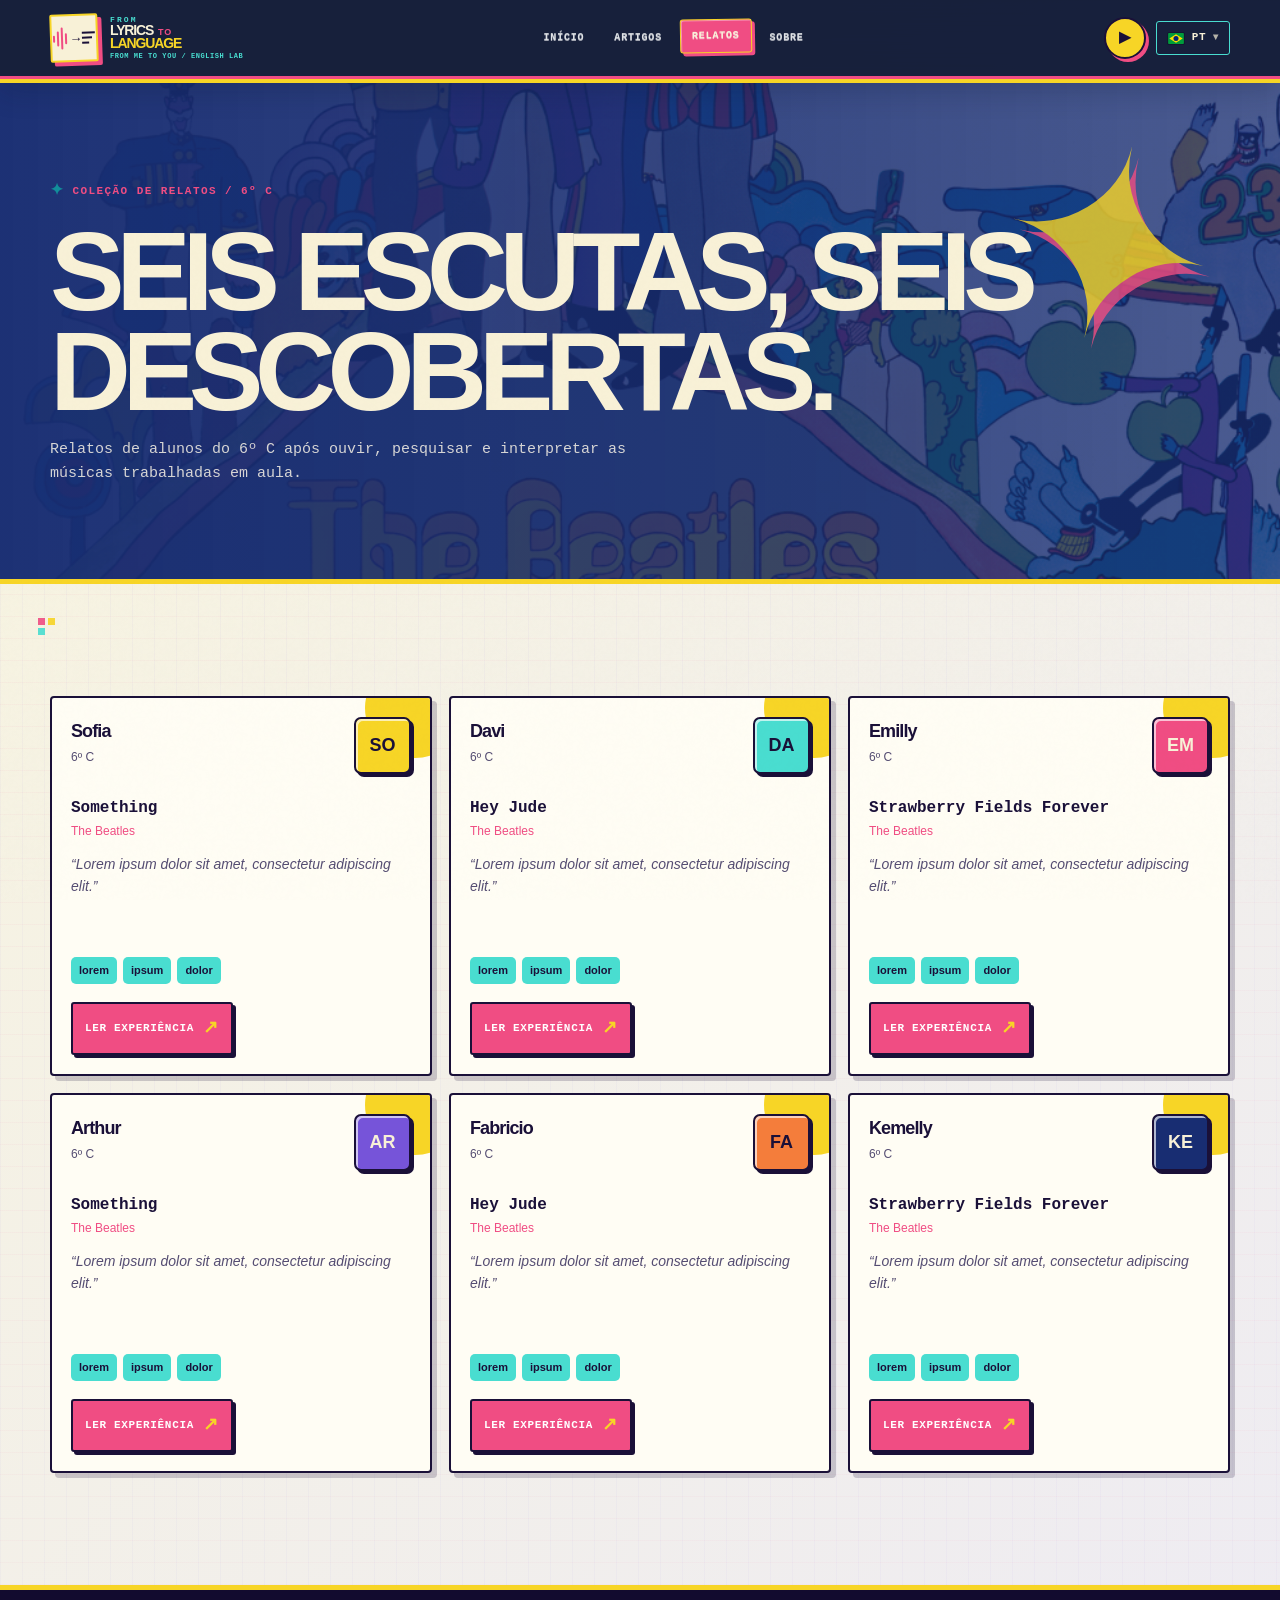
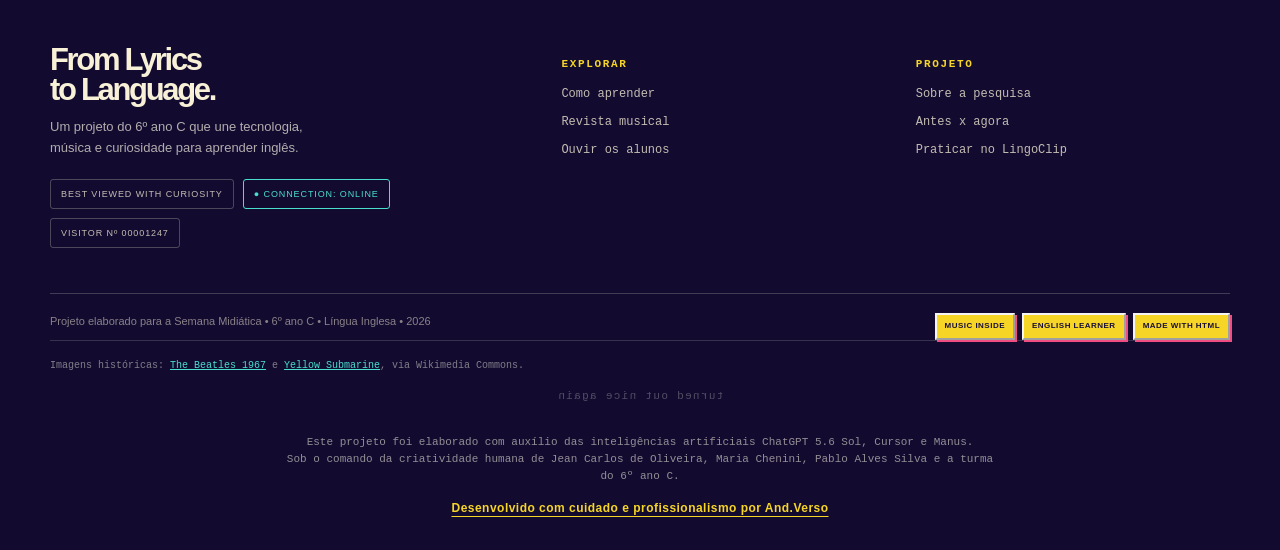
==== commit 5f2c3732: "Corrige titulo cortado no mobile e respeita pause ao trocar de pagina. Co-authored-by: Cursor <curso" ====
--- a/alunos.html
+++ b/alunos.html
@@ -5,7 +5,7 @@
     <meta name="viewport" content="width=device-width, initial-scale=1.0" />
     <meta name="description" content="Relatos dos alunos do 6º C sobre as músicas trabalhadas em aula." />
     <title>Relatos dos alunos: Aprenda Inglês com sua Banda Favorita</title>
-    <link rel="stylesheet" href="./css/styles.css?v=20260919i" />
+    <link rel="stylesheet" href="./css/styles.css?v=20260919j" />
   </head>
   <body data-page="alunos">
     <a class="skip-link" href="#main-content">Pular para o conteúdo</a>
@@ -15,7 +15,7 @@
     <script src="./data/i18n.js?v=20260919d" defer></script>
     <script src="./data/articles.js" defer></script>
     <script src="./data/students.js" defer></script>
-    <script src="./js/audio-player.js?v=20260919i" defer></script>
-    <script src="./js/app.js?v=20260919i" defer></script>
+    <script src="./js/audio-player.js?v=20260919j" defer></script>
+    <script src="./js/app.js?v=20260919j" defer></script>
   </body>
 </html>
--- a/css/styles.css
+++ b/css/styles.css
@@ -243,9 +243,9 @@
 .form-result { margin-top: 16px; padding: 16px; border-radius: 9px; background: var(--yellow); font-weight: 700; }
 .form-result ol { margin: 8px 0 0 18px; padding: 0; font-weight: 500; font-size: 13px; }
 
-.page-hero { padding: 90px 0 72px; background: var(--blue); color: var(--paper); position: relative; overflow: hidden; }
-.page-hero::after { content: '✦'; position: absolute; right: 5%; top: -40px; color: var(--yellow); opacity: .8; font-size: 260px; transform: rotate(14deg); }
-.page-hero h1 { font-size: clamp(3rem, 7vw, 7rem); max-width: 930px; margin: 17px 0 0; }
+.page-hero { padding: 90px 0 72px; background: var(--blue); color: var(--paper); position: relative; overflow-x: clip; overflow-y: visible; }
+.page-hero::after { content: '✦'; position: absolute; right: 5%; top: -40px; color: var(--yellow); opacity: .8; font-size: 260px; transform: rotate(14deg); pointer-events: none; }
+.page-hero h1 { font-size: clamp(2.4rem, 11vw, 7rem); max-width: min(930px, 100%); margin: 17px 0 0; overflow-wrap: anywhere; word-break: break-word; hyphens: auto; }
 .page-hero p { max-width: 620px; color: rgba(255,248,223,.78); font-size: 17px; }
 .guide-layout { display: grid; grid-template-columns: .8fr 1.2fr; gap: 50px; align-items: start; }
 .guide-sticky { position: sticky; top: 104px; }
@@ -384,7 +384,7 @@
   .steps { grid-template-columns: repeat(4, 1fr); }.article-grid { grid-template-columns: repeat(2, 1fr); }.student-grid, .profile-grid { grid-template-columns: repeat(2, 1fr); }.project-grid, .history-grid, .challenge-box { grid-template-columns: 1fr; }.guide-layout { grid-template-columns: 1fr; }.guide-sticky { position: static; }.guide-sticky p { max-width: 600px; }.article-layout { grid-template-columns: 1fr; gap: 30px; }.takeaway { position: static; max-width: 500px; }.profile-page { grid-template-columns: 1fr; }.profile-hero-card { max-width: 300px; }.about-grid { grid-template-columns: 1fr; }
 }
 @media (max-width: 620px) {
-  .container { width: min(100% - 30px, 1140px); }.nav-wrap { padding: 12px 15px; }.brand-text { font-size: 13px; }.section { padding: 75px 0; }.hero { min-height: 760px; }.hero-content { min-height: 760px; padding-top: 52px; }.hero h1 { font-size: clamp(3.3rem, 16vw, 5.7rem); }.hero-copy .hero-actions { align-items: stretch; flex-direction: column; gap: 14px; }.hero-copy .hero-actions .button { width: 100%; }.hero-side { margin-top: 10px; }.dive-card { width: 100%; }.stat-board, .student-grid, .profile-grid, .article-grid, .catalog-grid, .footer-grid { grid-template-columns: 1fr; }.stat { min-height: 120px; }.steps { grid-template-columns: repeat(2, 1fr); }.step { min-height: 170px; }.step h3 { margin-top: 32px; }.guide-flex { display: block; }.guide-flex .button { margin-top: 25px; }.tool-grid { grid-template-columns: repeat(2, 1fr); }.ai-compare, .profile-columns { grid-template-columns: 1fr; }.page-hero { padding: 70px 0 55px; }.page-hero::after { right: -65px; top: 55px; font-size: 160px; opacity: .55; }.page-hero .container { position: relative; z-index: 1; }.page-hero h1 { font-size: clamp(3.2rem, 16vw, 5.5rem); }.guide-step { grid-template-columns: 55px 1fr; padding: 20px; gap: 12px; }.guide-step-number { font-size: 29px; }.history-visual { border-width: 4px; box-shadow: 5px 5px 0 var(--ink); }.challenge-form { padding: 20px; box-shadow: 5px 5px 0 var(--ink); }.footer-grid { gap: 25px; }.footer-bottom { display: block; }.retro-buttons { margin-top: 13px; }.article-content blockquote { font-size: 20px; }.article-content p { font-size: 16px; }.profile-quote { font-size: 20px; }
+  .container { width: min(100% - 30px, 1140px); }.nav-wrap { padding: 12px 15px; }.brand-text { font-size: 13px; }.section { padding: 75px 0; }.hero { min-height: 760px; }.hero-content { min-height: 760px; padding-top: 52px; }.hero h1 { font-size: clamp(3.3rem, 16vw, 5.7rem); }.hero-copy .hero-actions { align-items: stretch; flex-direction: column; gap: 14px; }.hero-copy .hero-actions .button { width: 100%; }.hero-side { margin-top: 10px; }.dive-card { width: 100%; }.stat-board, .student-grid, .profile-grid, .article-grid, .catalog-grid, .footer-grid { grid-template-columns: 1fr; }.stat { min-height: 120px; }.steps { grid-template-columns: repeat(2, 1fr); }.step { min-height: 170px; }.step h3 { margin-top: 32px; }.guide-flex { display: block; }.guide-flex .button { margin-top: 25px; }.tool-grid { grid-template-columns: repeat(2, 1fr); }.ai-compare, .profile-columns { grid-template-columns: 1fr; }.page-hero { padding: 70px 0 55px; overflow-x: clip; }.page-hero::after { right: -65px; top: 55px; font-size: 160px; opacity: .55; }.page-hero .container { position: relative; z-index: 1; max-width: 100%; }.page-hero h1 { font-size: clamp(2.15rem, 9.5vw, 4.6rem); max-width: 100%; line-height: .92; letter-spacing: -.05em; overflow-wrap: anywhere; word-break: break-word; }.guide-step { grid-template-columns: 55px 1fr; padding: 20px; gap: 12px; }.guide-step-number { font-size: 29px; }.history-visual { border-width: 4px; box-shadow: 5px 5px 0 var(--ink); }.challenge-form { padding: 20px; box-shadow: 5px 5px 0 var(--ink); }.footer-grid { gap: 25px; }.footer-bottom { display: block; }.retro-buttons { margin-top: 13px; }.article-content blockquote { font-size: 20px; }.article-content p { font-size: 16px; }.profile-quote { font-size: 20px; }
 }
 @media (prefers-reduced-motion: reduce) {
   *, *::before, *::after { scroll-behavior: auto !important; animation-duration: .01ms !important; animation-iteration-count: 1 !important; transition-duration: .01ms !important; }
@@ -822,7 +822,7 @@
   border-bottom: 5px solid var(--yellow);
 }
 .page-hero::after { color: var(--yellow); text-shadow: 9px 9px 0 var(--pink); }
-.page-hero h1 { max-width: 980px; text-transform: uppercase; }
+.page-hero h1 { max-width: min(980px, 100%); text-transform: uppercase; overflow-wrap: anywhere; word-break: break-word; }
 .page-hero p { color: rgba(255,249,234,.82); font-family: 'Courier New', monospace; font-size: 15px; }
 
 .site-footer { background: #120b2f; border-top: 5px solid var(--yellow); }
@@ -1429,3 +1429,25 @@
   .dive-card .dive-player-vol span { display: none; }
   .dive-card .dive-player-vol input { width: 44px; }
 }
+
+@media (max-width: 620px) {
+  .page-hero {
+    overflow-x: clip;
+    padding: 70px 0 52px;
+  }
+  .page-hero .container {
+    width: min(100% - 30px, 1140px);
+    max-width: 100%;
+  }
+  .page-hero h1.display,
+  .page-hero h1 {
+    font-size: clamp(2.1rem, 9.2vw, 3.8rem);
+    max-width: 100%;
+    width: 100%;
+    line-height: 0.94;
+    letter-spacing: -0.045em;
+    overflow-wrap: anywhere;
+    word-break: break-word;
+    hyphens: auto;
+  }
+}
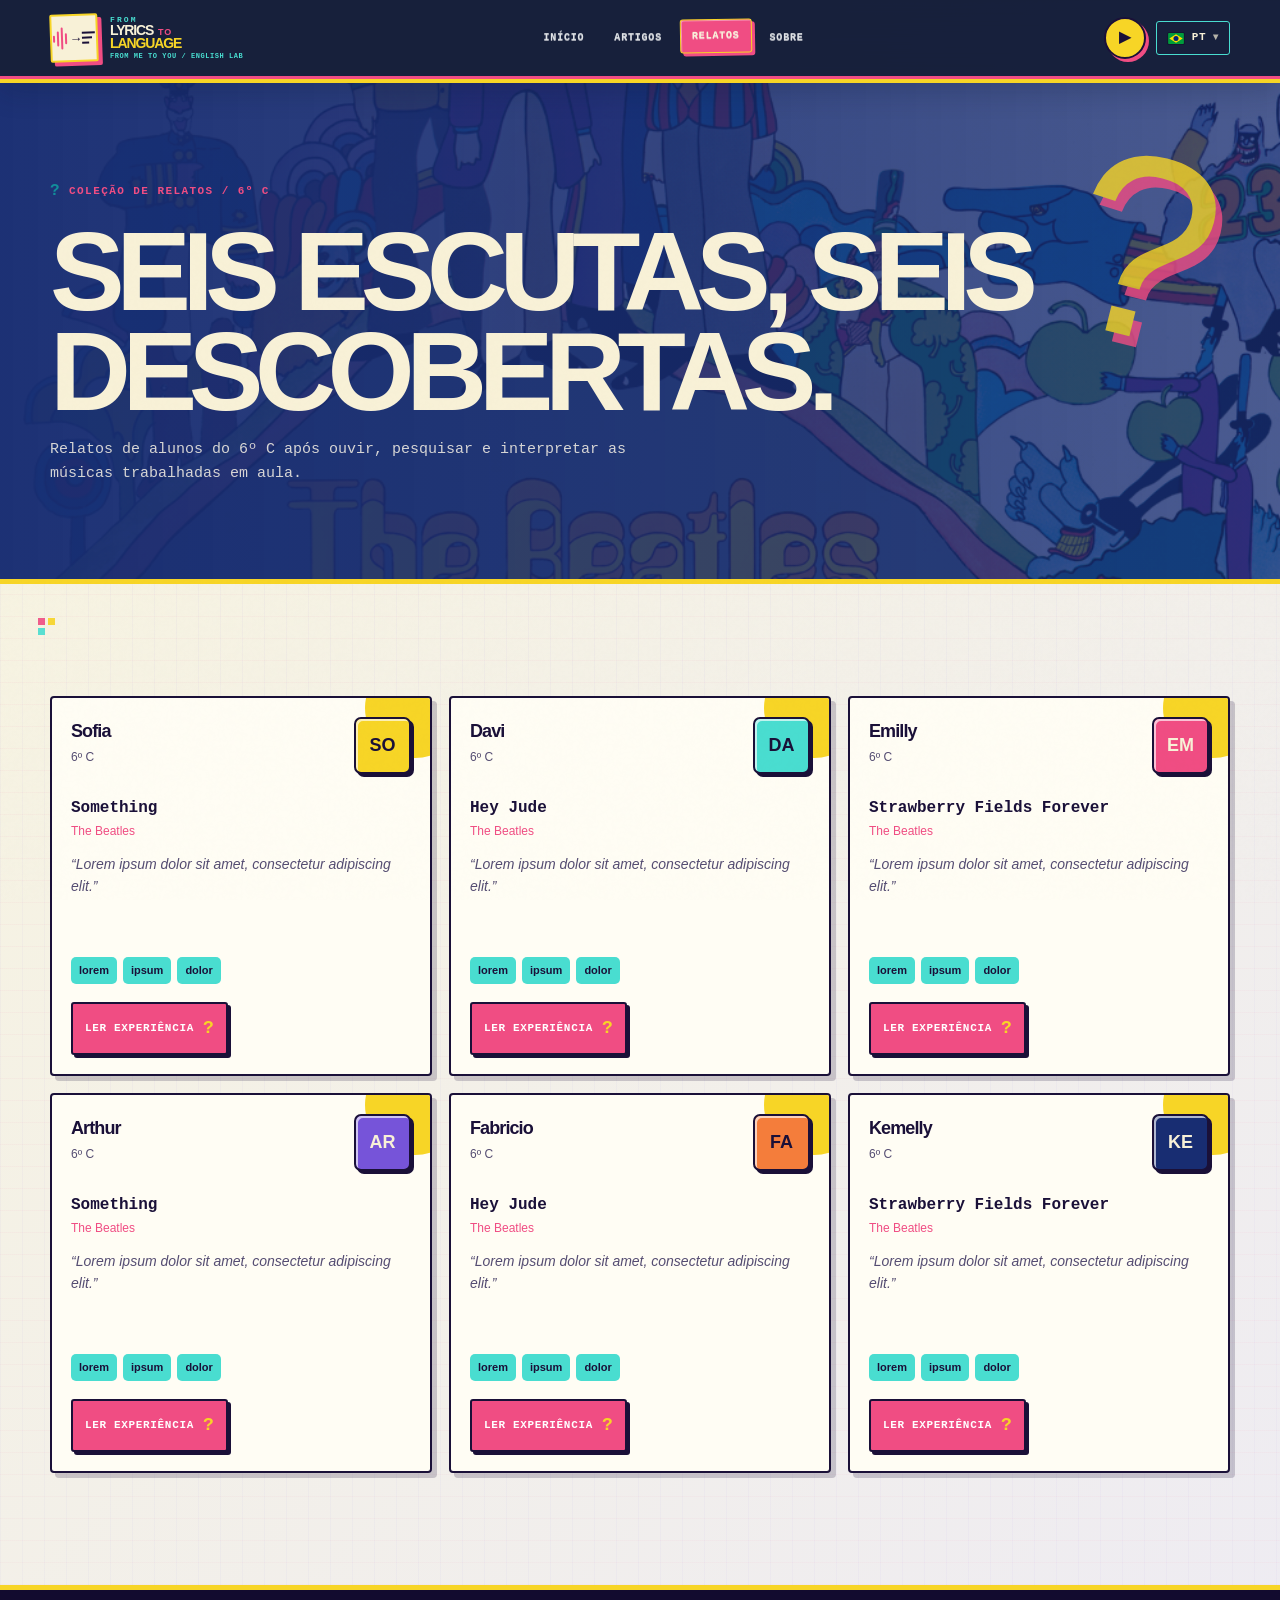
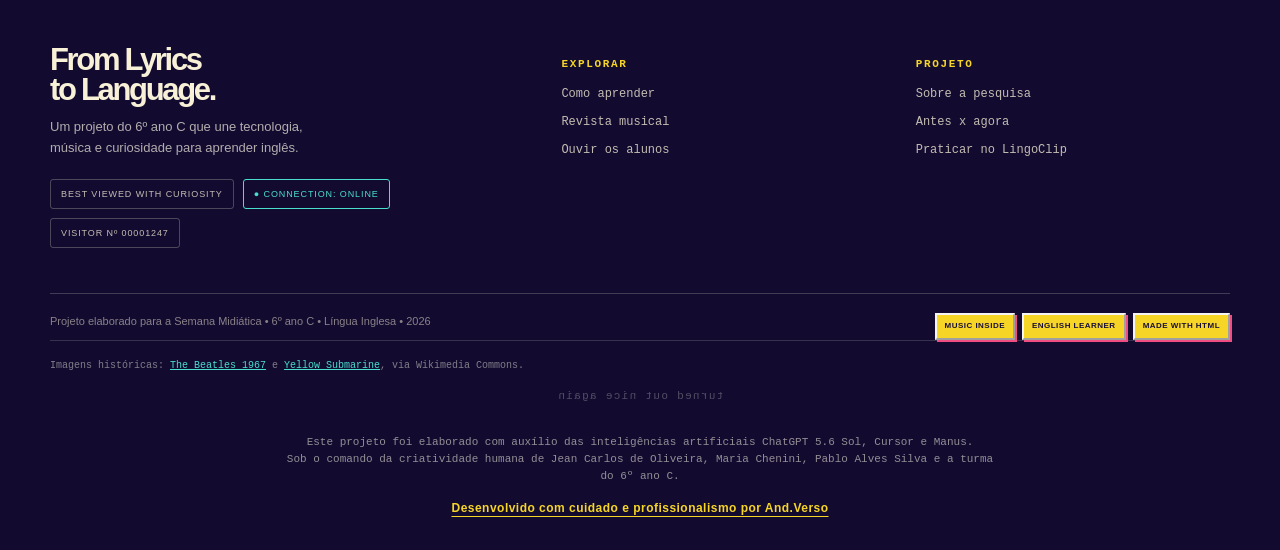
==== commit dc62fef8: "Atualiza o fundo do hero com a arte Yellow Submarine. Co-authored-by: Cursor <cursoragent@cursor.com" ====
--- a/alunos.html
+++ b/alunos.html
@@ -5,7 +5,7 @@
     <meta name="viewport" content="width=device-width, initial-scale=1.0" />
     <meta name="description" content="Relatos dos alunos do 6º C sobre as músicas trabalhadas em aula." />
     <title>Relatos dos alunos: Aprenda Inglês com sua Banda Favorita</title>
-    <link rel="stylesheet" href="./css/styles.css?v=20260919j" />
+    <link rel="stylesheet" href="./css/styles.css?v=20260919m" />
   </head>
   <body data-page="alunos">
     <a class="skip-link" href="#main-content">Pular para o conteúdo</a>
@@ -15,7 +15,7 @@
     <script src="./data/i18n.js?v=20260919d" defer></script>
     <script src="./data/articles.js" defer></script>
     <script src="./data/students.js" defer></script>
-    <script src="./js/audio-player.js?v=20260919j" defer></script>
-    <script src="./js/app.js?v=20260919j" defer></script>
+    <script src="./js/audio-player.js?v=20260919m" defer></script>
+    <script src="./js/app.js?v=20260919m" defer></script>
   </body>
 </html>
--- a/css/styles.css
+++ b/css/styles.css
@@ -1,4 +1,4 @@
-﻿
+
 :root {
   --ink: #101936;
   --ink-soft: #3e4c6d;
@@ -100,7 +100,7 @@
 .section { padding: 106px 0; position: relative; }
 .section-tight { padding: 70px 0; }
 .eyebrow { display: inline-flex; align-items: center; gap: 8px; font-family: 'Space Grotesk', sans-serif; color: var(--pink); font-weight: 700; letter-spacing: .17em; font-size: 11px; text-transform: uppercase; }
-.eyebrow::before { content: '✦'; color: var(--yellow-deep); font-size: 16px; }
+.eyebrow::before { content: '?'; color: var(--yellow-deep); font-size: 16px; }
 .section-heading { max-width: 740px; margin-bottom: 35px; }
 .section-heading h2 { margin: 11px 0 12px; font-family: 'Space Grotesk', sans-serif; font-size: clamp(2.3rem, 5vw, 4.6rem); line-height: .94; letter-spacing: -.07em; text-wrap: balance; }
 .section-heading p { color: var(--ink-soft); font-size: 17px; max-width: 610px; }
@@ -114,7 +114,7 @@
 .button.ghost:hover { background: var(--paper-2); box-shadow: 4px 4px 0 var(--aqua); }
 .tag { display: inline-block; border: 1px solid currentColor; border-radius: 30px; padding: 4px 9px; font-family: 'Space Grotesk', sans-serif; font-size: 10px; line-height: 1; letter-spacing: .12em; font-weight: 700; text-transform: uppercase; }
 .link-arrow { display: inline-flex; align-items: center; gap: 9px; color: var(--pink); font-family: 'Space Grotesk', sans-serif; font-weight: 700; font-size: 12px; letter-spacing: .08em; text-transform: uppercase; }
-.link-arrow::after { content: '↗'; font-size: 18px; transition: transform .2s var(--ease); }
+.link-arrow::after { content: '?'; font-size: 18px; transition: transform .2s var(--ease); }
 .link-arrow:hover::after { transform: translate(3px,-3px); }
 
 .hero { min-height: 730px; overflow: hidden; background: var(--blue); color: var(--paper); position: relative; isolation: isolate; }
@@ -130,7 +130,7 @@
 .hero-actions { display: flex; flex-wrap: wrap; align-items: center; gap: 20px; margin-top: 30px; }
 .hero .button { background: var(--yellow); color: var(--ink); box-shadow: 4px 4px 0 var(--pink); }
 .hero .button:hover { background: #ffe274; box-shadow: 7px 7px 0 var(--pink); }
-.hero-annotation { display: flex; gap: 13px; align-items: center; margin-top: 26px; color: rgba(255,248,223,.7); font-size: 11px; letter-spacing: .08em; text-transform: uppercase; }
+.hero-annotation { display: flex; gap: 13px; align-items: center; margin-top: 26px; padding-bottom: 1rem; color: rgba(255,248,223,.7); font-size: 11px; letter-spacing: .08em; text-transform: uppercase; }
 .pulse-dot { width: 9px; height: 9px; background: var(--aqua); border-radius: 50%; box-shadow: 0 0 0 5px rgba(68,226,207,.18); }
 .hero-side { display: flex; justify-content: center; }
 .dive-card { width: min(330px, 100%); padding: 18px; border: 1px solid rgba(255,248,223,.24); border-radius: 22px; background: rgba(13,31,73,.42); box-shadow: 0 20px 60px rgba(2,12,45,.28); backdrop-filter: blur(12px); transform: rotate(4deg); }
@@ -151,7 +151,7 @@
 
 .project-grid { display: grid; grid-template-columns: 1.1fr .9fr; gap: 24px; align-items: stretch; }
 .project-copy { padding: 35px; border-radius: var(--radius); background: var(--ink); color: var(--paper); position: relative; overflow: hidden; }
-.project-copy::after { content: '✦'; position: absolute; right: 28px; bottom: -30px; color: var(--pink); font-size: 170px; opacity: .6; transform: rotate(15deg); }
+.project-copy::after { content: '?'; position: absolute; right: 28px; bottom: -30px; color: var(--pink); font-size: 170px; opacity: .6; transform: rotate(15deg); }
 .project-copy p { position: relative; z-index: 1; max-width: 560px; color: rgba(255,248,223,.8); font-size: 17px; }
 .project-copy .eyebrow { color: var(--aqua); }
 .project-copy h2 { position: relative; z-index: 1; font-size: clamp(2.3rem, 4.2vw, 4.5rem); margin: 15px 0; }
@@ -244,7 +244,7 @@
 .form-result ol { margin: 8px 0 0 18px; padding: 0; font-weight: 500; font-size: 13px; }
 
 .page-hero { padding: 90px 0 72px; background: var(--blue); color: var(--paper); position: relative; overflow-x: clip; overflow-y: visible; }
-.page-hero::after { content: '✦'; position: absolute; right: 5%; top: -40px; color: var(--yellow); opacity: .8; font-size: 260px; transform: rotate(14deg); pointer-events: none; }
+.page-hero::after { content: '?'; position: absolute; right: 5%; top: -40px; color: var(--yellow); opacity: .8; font-size: 260px; transform: rotate(14deg); pointer-events: none; }
 .page-hero h1 { font-size: clamp(2.4rem, 11vw, 7rem); max-width: min(930px, 100%); margin: 17px 0 0; overflow-wrap: anywhere; word-break: break-word; hyphens: auto; }
 .page-hero p { max-width: 620px; color: rgba(255,248,223,.78); font-size: 17px; }
 .guide-layout { display: grid; grid-template-columns: .8fr 1.2fr; gap: 50px; align-items: start; }
@@ -296,7 +296,7 @@
 .article-content blockquote { margin: 35px 0; padding: 22px 24px; border-left: 7px solid var(--pink); background: var(--yellow); font-family: 'Space Grotesk', sans-serif; font-size: 24px; line-height: 1.15; letter-spacing: -.04em; }
 .takeaway { position: sticky; top: 105px; padding: 20px; background: var(--ink); color: var(--paper); border-radius: 16px; box-shadow: 6px 6px 0 var(--aqua); }.takeaway h2 { margin: 0 0 14px; font-family: 'Space Grotesk', sans-serif; font-size: 18px; }.takeaway ul { padding-left: 18px; margin: 0; color: rgba(255,248,223,.8); font-size: 13px; }
 .article-back { display: inline-flex; margin-bottom: 24px; color: var(--pink); font-family: 'Space Grotesk', sans-serif; font-size: 12px; font-weight: 700; text-transform: uppercase; letter-spacing: .1em; }
-.article-back::before { content: '←'; margin-right: 8px; font-size: 17px; }
+.article-back::before { content: '?'; margin-right: 8px; font-size: 17px; }
 .lang-psychedelic {
   margin-top: 22px;
   display: inline-flex;
@@ -422,7 +422,7 @@
 @media (max-width: 620px) { .hero::after { right: -110px; top: 45px; } .section::before { left: 7%; } }
 
 
-/* Revisão de conteúdo e hierarquia para a home */
+/* Revis�o de conte�do e hierarquia para a home */
 .stat { justify-content: flex-start; gap: 14px; }
 .stat span { margin-top: 0; }
 .stat small { display: block; color: inherit; opacity: .9; font-size: 16px; line-height: 1.35; font-family: 'DM Sans', sans-serif; font-weight: 500; letter-spacing: 0; text-transform: none; }
@@ -561,7 +561,7 @@
   font-weight: 900;
   letter-spacing: .13em;
 }
-.eyebrow::before { content: '✦'; color: var(--aqua-deep); }
+.eyebrow::before { content: '?'; color: var(--aqua-deep); }
 .section-heading { margin-bottom: 38px; }
 .section-heading h2 { font-size: clamp(2.4rem, 5vw, 5.2rem); }
 .section-heading p { color: var(--ink-soft); font-size: 16px; }
@@ -593,7 +593,7 @@
   border-bottom: 4px solid var(--yellow);
 }
 .hero::before {
-  background-image: linear-gradient(90deg, rgba(24,14,75,.96) 0%, rgba(32,28,116,.86) 42%, rgba(240,77,131,.2) 100%), url('../assets/yellow-submarine-album.jpg');
+  background-image: linear-gradient(90deg, rgba(24,14,75,.96) 0%, rgba(32,28,116,.86) 42%, rgba(240,77,131,.2) 100%), url('../assets/yellow-sub-hero.jpg');
   background-position: center;
   background-size: cover;
   opacity: .75;
@@ -634,7 +634,7 @@
   transform: rotate(18deg) scaleX(.84);
 }
 .hero-stage::after {
-  content: '✦  ✦  ✦';
+  content: '?  ?  ?';
   position: absolute;
   right: 0;
   bottom: 18px;
@@ -901,7 +901,7 @@
   .history-visual img { aspect-ratio: 245 / 236; }
 }
 
-/* Player MP3 na navbar — faixa bem fina estilo Winamp */
+/* Player MP3 na navbar � faixa bem fina estilo Winamp */
 .audio-dock {
   width: 100%;
   height: 18px;
